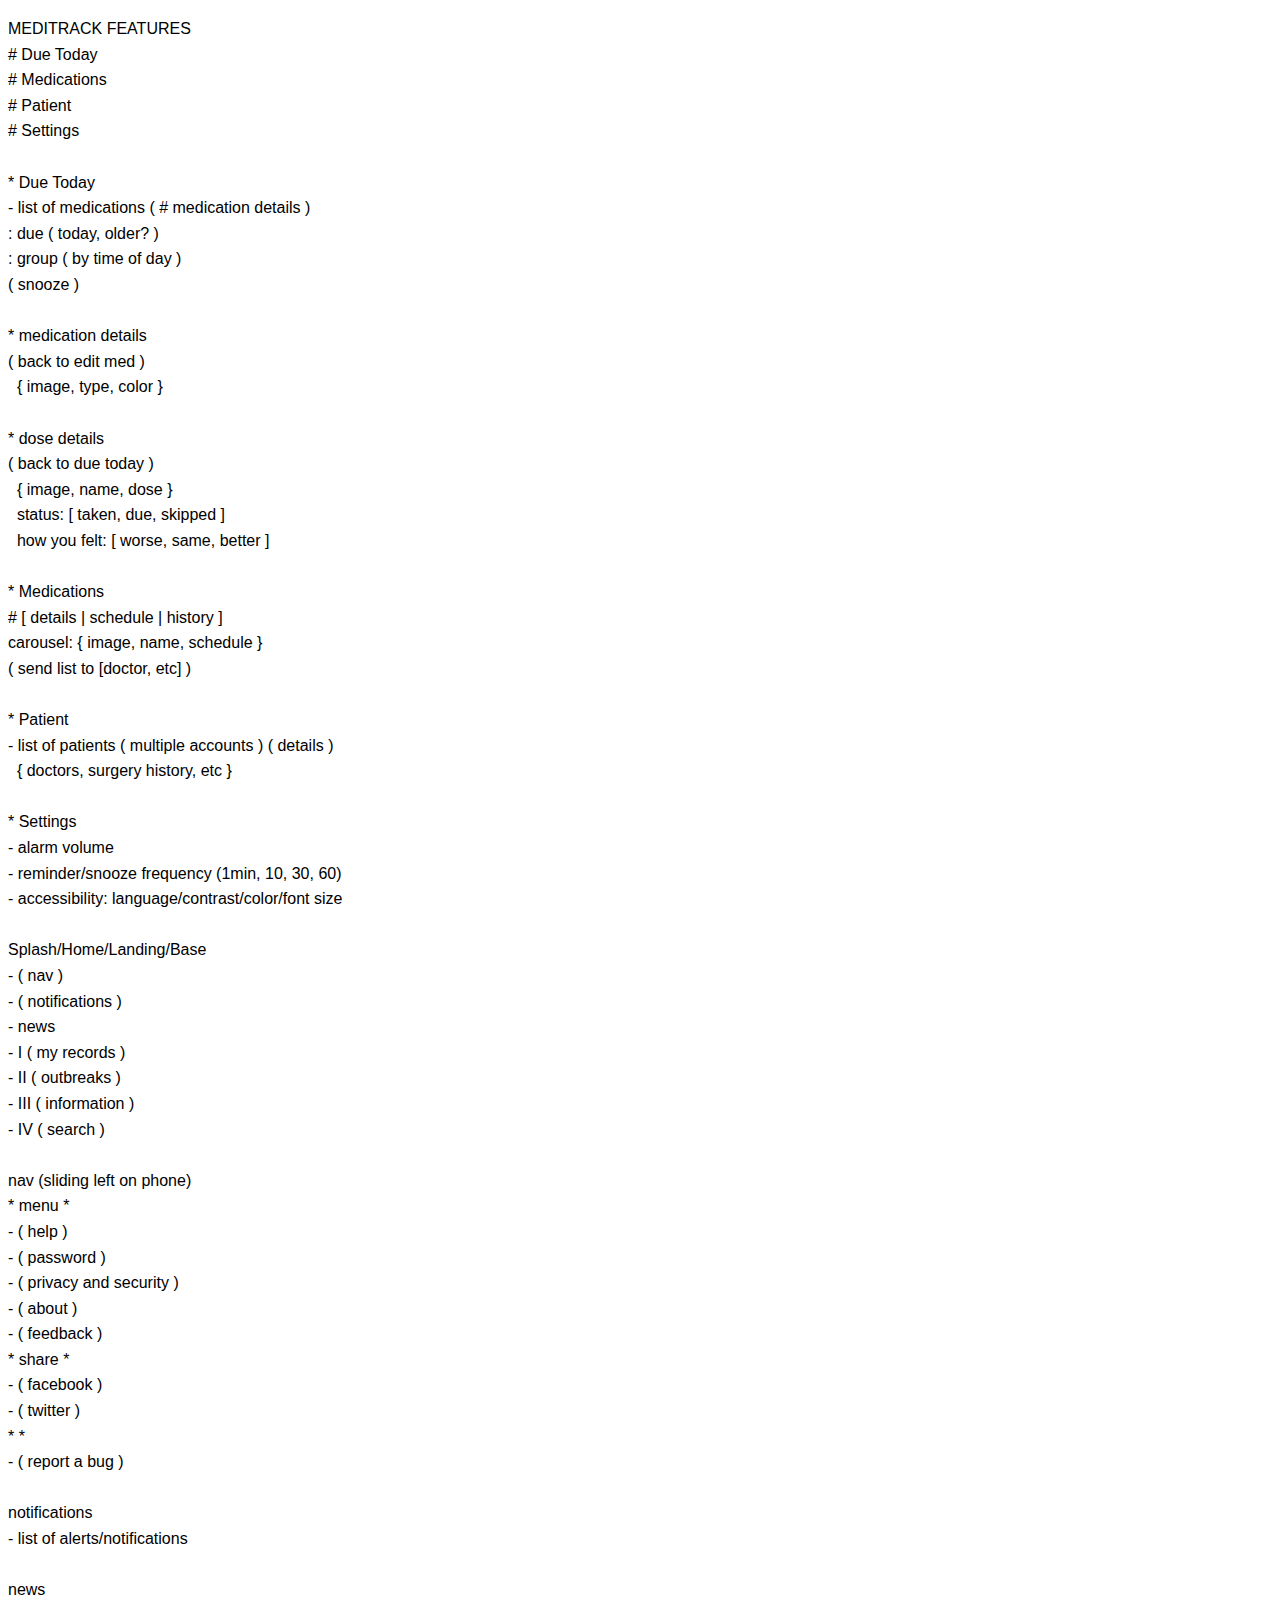
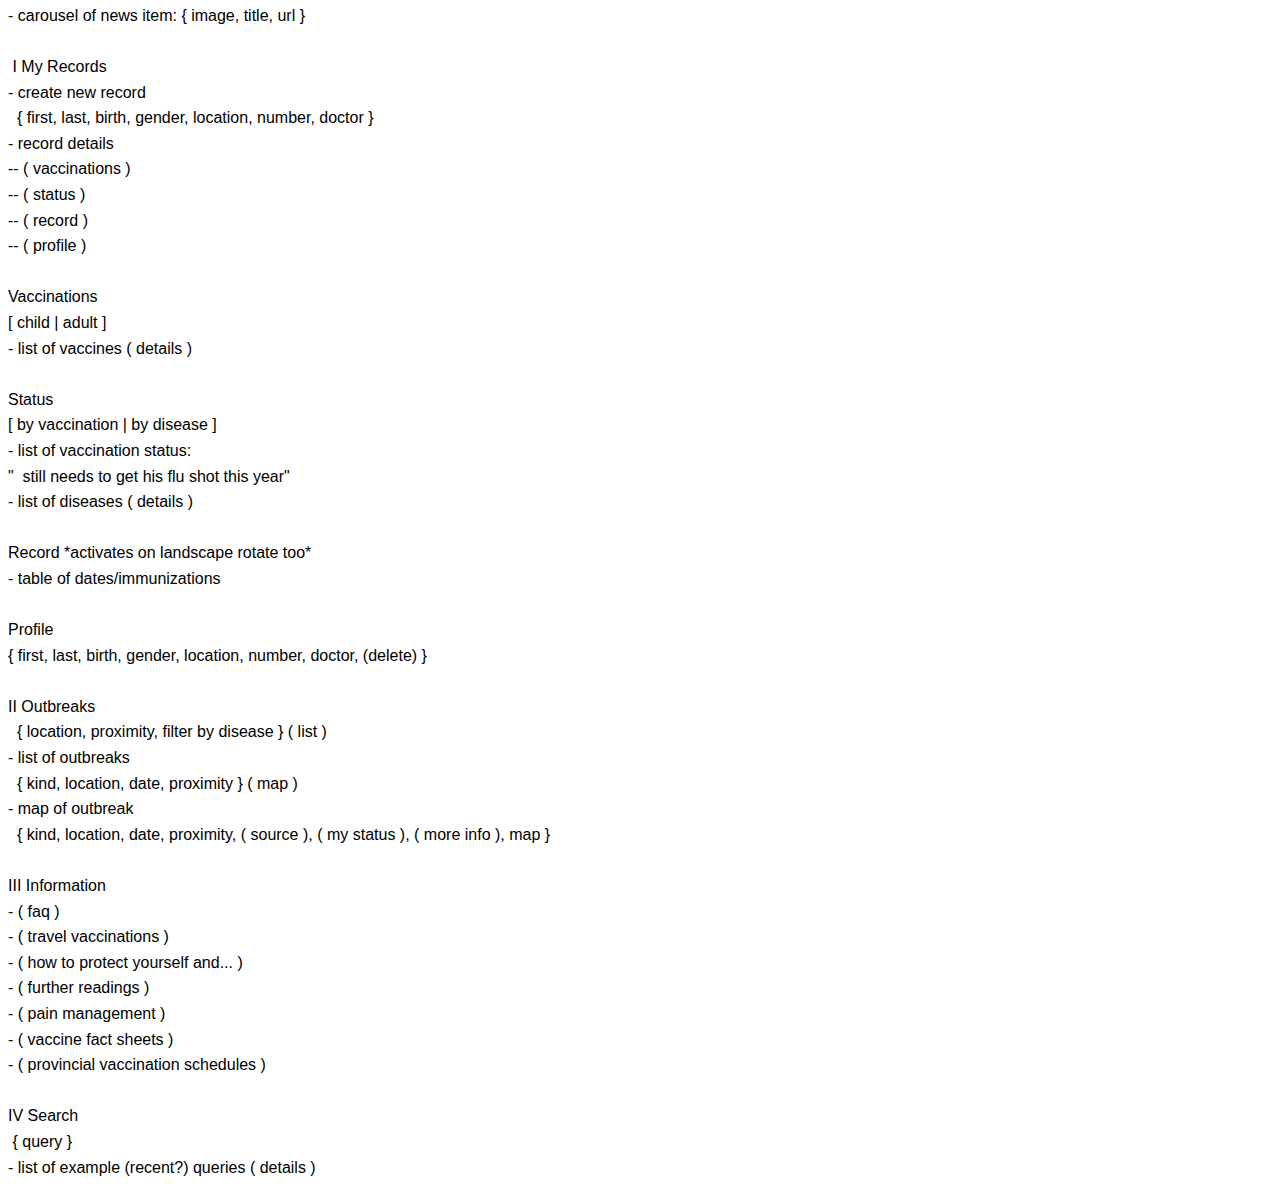
==== specs/MediTrack.html @ 700a9343 "offline saving" ====
<!DOCTYPE html>
<meta charset=UTF-8>
<title> MediTrack Features </title>

<style>
    [contenteditable] { font:100%/1.6 HelveticaNeue-Regular,Segoe UI Semilight,sans-serif }
    [title]:before { content:attr(title)' 'attr(class); text-transform:uppercase;
        font:1rem HelveticaNeue-Thin,Segoe UI Semibold,Roboto Thin,sans-serif}
</style>

<pre contenteditable title="MediTrack Features">

# Due Today
# Medications
# Patient
# Settings

* Due Today
- list of medications ( # medication details )
: due ( today, older? )
: group ( by time of day )
( snooze )

* medication details
( back to edit med )
  { image, type, color }

* dose details
( back to due today )
  { image, name, dose }
  status: [ taken, due, skipped ]
  how you felt: [ worse, same, better ]

* Medications
# [ details | schedule | history ]
carousel: { image, name, schedule }
( send list to [doctor, etc] )

* Patient
- list of patients ( multiple accounts ) ( details )
  { doctors, surgery history, etc }

* Settings
- alarm volume
- reminder/snooze frequency (1min, 10, 30, 60)
- accessibility: language/contrast/color/font size

Splash/Home/Landing/Base
- ( nav )
- ( notifications )
- news
- I ( my records )
- II ( outbreaks )
- III ( information )
- IV ( search )

nav (sliding left on phone)
* menu *
- ( help )
- ( password )
- ( privacy and security )
- ( about )
- ( feedback )
* share *
- ( facebook )
- ( twitter )
* *
- ( report a bug )

notifications
- list of alerts/notifications

news
- carousel of news item: { image, title, url }
  
 I My Records
- create new record
  { first, last, birth, gender, location, number, doctor }
- record details
-- ( vaccinations )
-- ( status )
-- ( record )
-- ( profile )

Vaccinations
[ child | adult ]
- list of vaccines ( details )

Status
[ by vaccination | by disease ]
- list of vaccination status:
" <name> still needs to get his flu shot this year"
- list of diseases ( details )

Record *activates on landscape rotate too*
- table of dates/immunizations

Profile
{ first, last, birth, gender, location, number, doctor, (delete) }

II Outbreaks
  { location, proximity, filter by disease } ( list )
- list of outbreaks
  { kind, location, date, proximity } ( map )
- map of outbreak
  { kind, location, date, proximity, ( source ), ( my status ), ( more info ), map }

III Information
- ( faq )
- ( travel vaccinations )
- ( how to protect yourself and... )
- ( further readings )
- ( pain management )
- ( vaccine fact sheets )
- ( provincial vaccination schedules )

IV Search
 { query }
- list of example (recent?) queries ( details )
</pre>


<script title="On the Shoulders of Giants">

with ( document.querySelector('[contenteditable]') )
    id = title.replace(/\s/,'_').toLowerCase(),
    innerHTML = localStorage[id] || innerHTML,
    oninput = function(){ 
        localStorage[id] = innerText;
        className = 'Draft' }

</script>
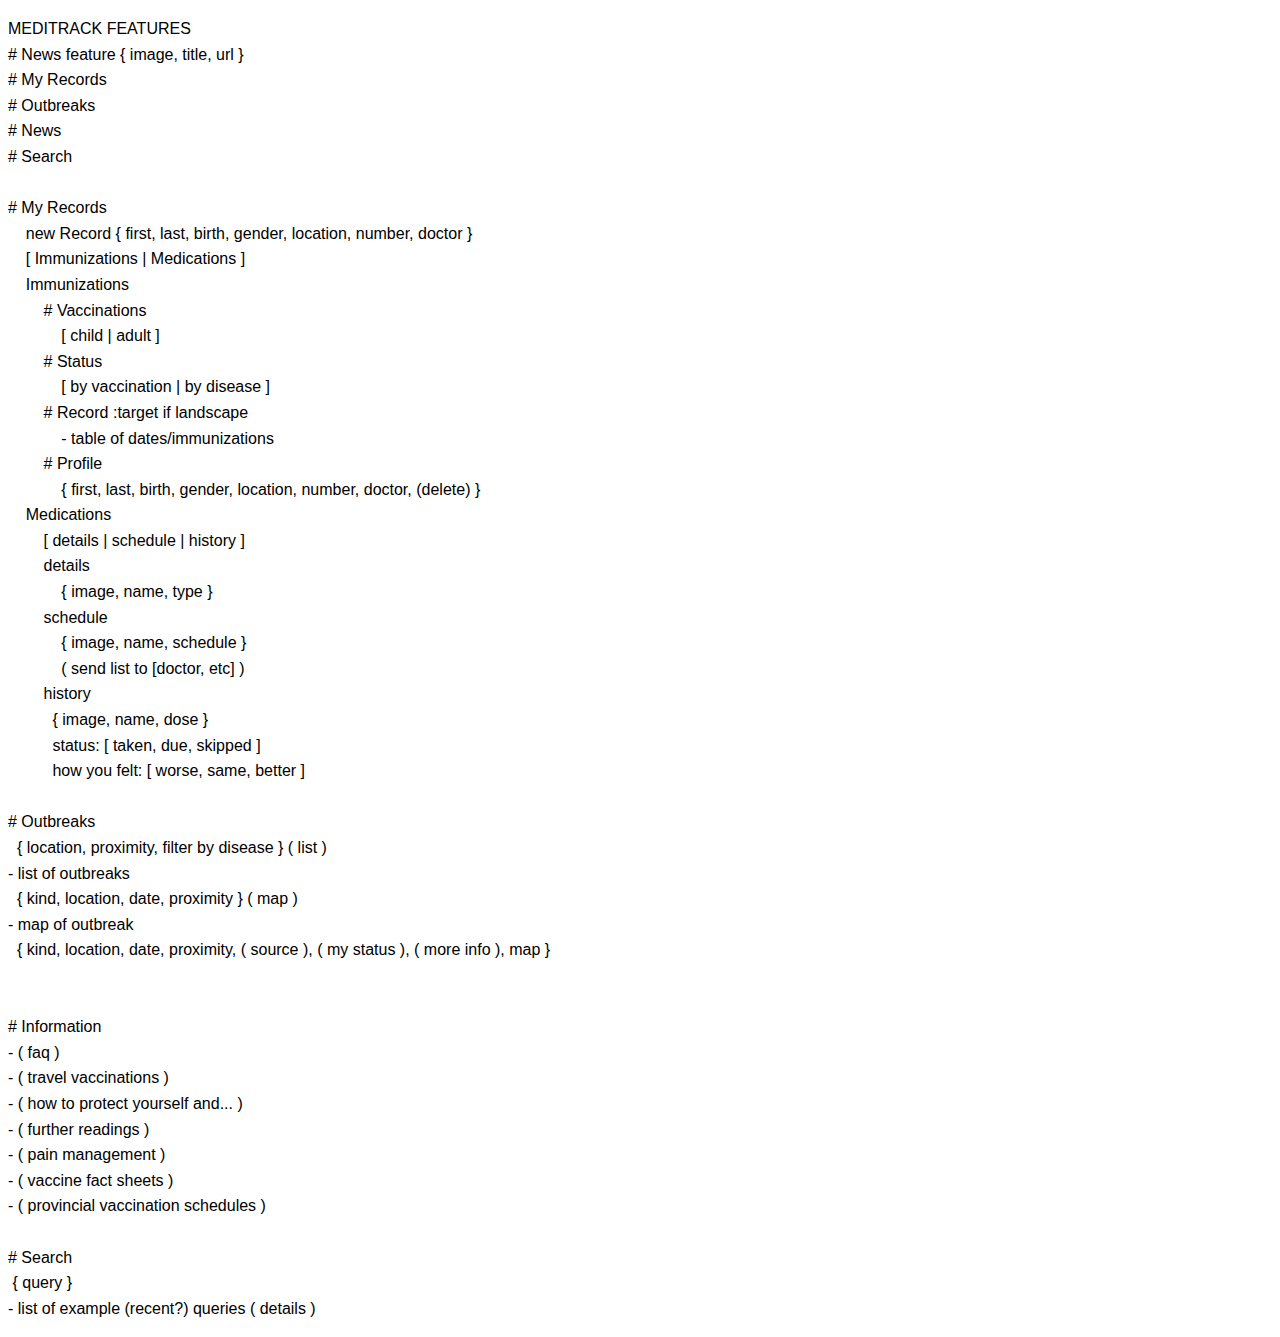
==== commit 5569c31d: "First attempt at merging feature sets from two apps" ====
--- a/specs/MediTrack.html
+++ b/specs/MediTrack.html
@@ -10,102 +10,45 @@
 
 <pre contenteditable title="MediTrack Features">
 
-# Due Today
-# Medications
-# Patient
-# Settings
+# News feature { image, title, url }
+# My Records
+# Outbreaks
+# News
+# Search
 
-* Due Today
-- list of medications ( # medication details )
-: due ( today, older? )
-: group ( by time of day )
-( snooze )
+# My Records
+    new Record { first, last, birth, gender, location, number, doctor }
+    [ Immunizations | Medications ]
+    Immunizations
+        # Vaccinations
+            [ child | adult ]
+        # Status
+            [ by vaccination | by disease ]
+        # Record :target if landscape
+            - table of dates/immunizations
+        # Profile 
+            { first, last, birth, gender, location, number, doctor, (delete) }
+    Medications
+        [ details | schedule | history ]
+        details
+            { image, name, type }
+        schedule
+            { image, name, schedule }
+            ( send list to [doctor, etc] )
+        history
+          { image, name, dose }
+          status: [ taken, due, skipped ]
+          how you felt: [ worse, same, better ]
 
-* medication details
-( back to edit med )
-  { image, type, color }
-
-* dose details
-( back to due today )
-  { image, name, dose }
-  status: [ taken, due, skipped ]
-  how you felt: [ worse, same, better ]
-
-* Medications
-# [ details | schedule | history ]
-carousel: { image, name, schedule }
-( send list to [doctor, etc] )
-
-* Patient
-- list of patients ( multiple accounts ) ( details )
-  { doctors, surgery history, etc }
-
-* Settings
-- alarm volume
-- reminder/snooze frequency (1min, 10, 30, 60)
-- accessibility: language/contrast/color/font size
-
-Splash/Home/Landing/Base
-- ( nav )
-- ( notifications )
-- news
-- I ( my records )
-- II ( outbreaks )
-- III ( information )
-- IV ( search )
-
-nav (sliding left on phone)
-* menu *
-- ( help )
-- ( password )
-- ( privacy and security )
-- ( about )
-- ( feedback )
-* share *
-- ( facebook )
-- ( twitter )
-* *
-- ( report a bug )
-
-notifications
-- list of alerts/notifications
-
-news
-- carousel of news item: { image, title, url }
-  
- I My Records
-- create new record
-  { first, last, birth, gender, location, number, doctor }
-- record details
--- ( vaccinations )
--- ( status )
--- ( record )
--- ( profile )
-
-Vaccinations
-[ child | adult ]
-- list of vaccines ( details )
-
-Status
-[ by vaccination | by disease ]
-- list of vaccination status:
-" <name> still needs to get his flu shot this year"
-- list of diseases ( details )
-
-Record *activates on landscape rotate too*
-- table of dates/immunizations
-
-Profile
-{ first, last, birth, gender, location, number, doctor, (delete) }
-
-II Outbreaks
+# Outbreaks
   { location, proximity, filter by disease } ( list )
 - list of outbreaks
   { kind, location, date, proximity } ( map )
 - map of outbreak
   { kind, location, date, proximity, ( source ), ( my status ), ( more info ), map }
 
-III Information
+
+# Information
 - ( faq )
 - ( travel vaccinations )
 - ( how to protect yourself and... )
@@ -114,7 +57,7 @@
 - ( vaccine fact sheets )
 - ( provincial vaccination schedules )
 
-IV Search
+# Search
  { query }
 - list of example (recent?) queries ( details )
 </pre>
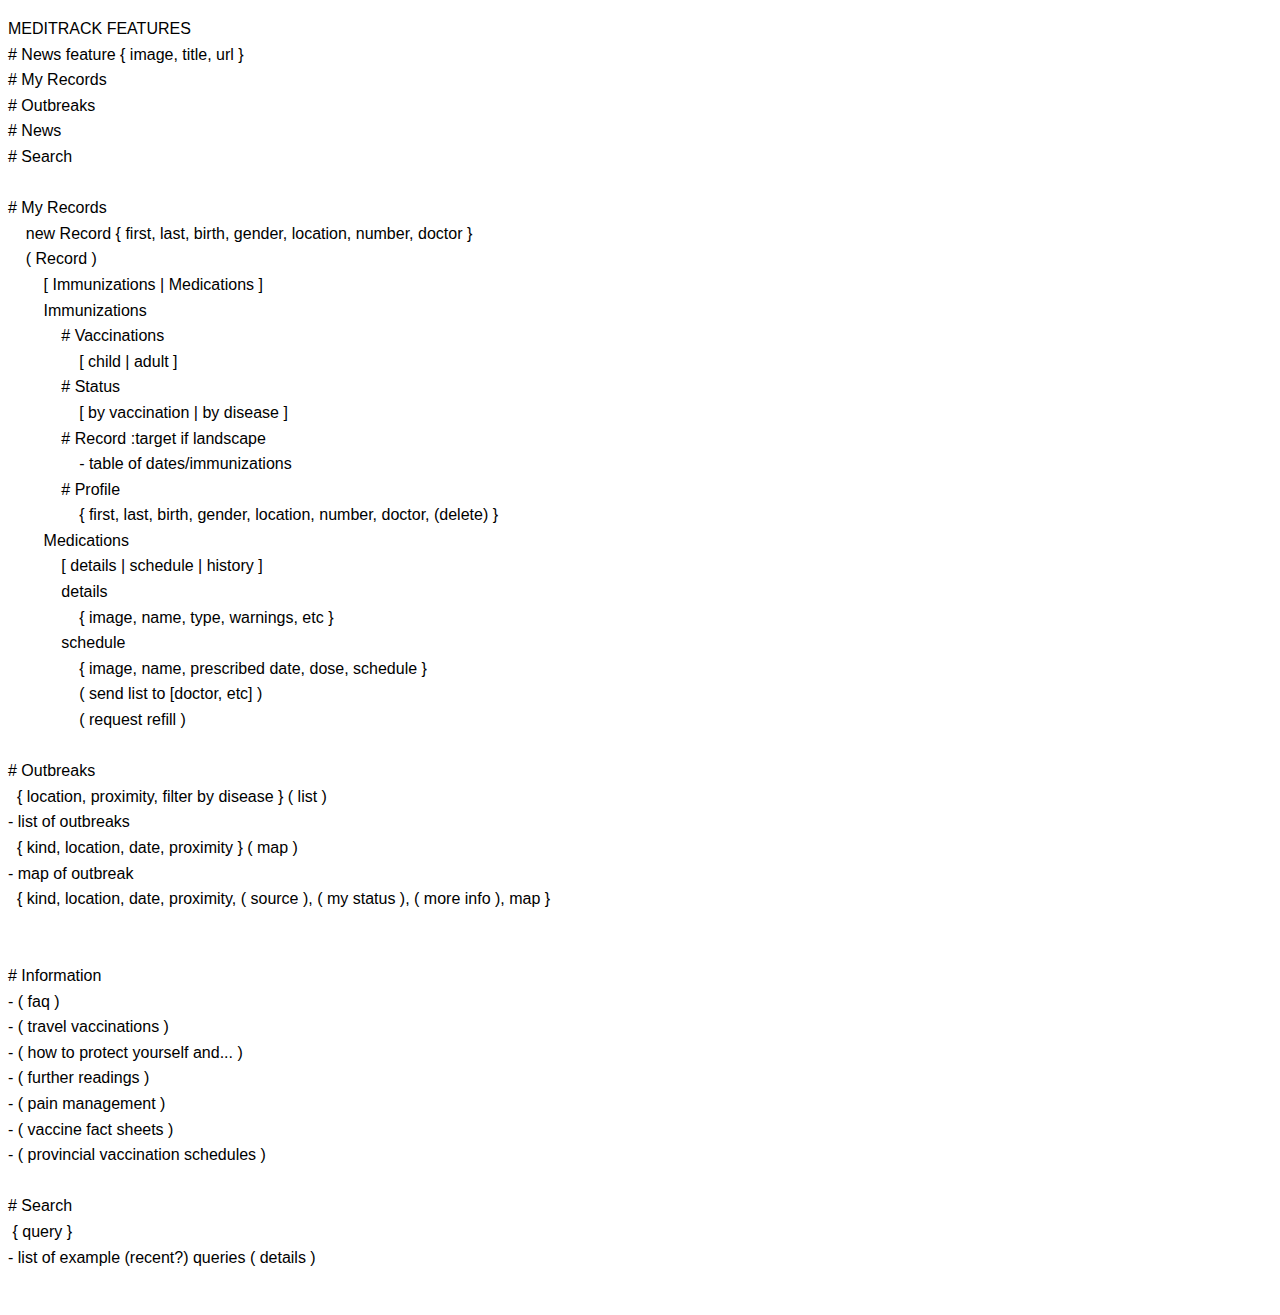
==== commit 708baceb: "discard draft" ====
--- a/specs/MediTrack.html
+++ b/specs/MediTrack.html
@@ -6,6 +6,7 @@
     [contenteditable] { font:100%/1.6 HelveticaNeue-Regular,Segoe UI Semilight,sans-serif }
     [title]:before { content:attr(title)' 'attr(class); text-transform:uppercase;
         font:1rem HelveticaNeue-Thin,Segoe UI Semibold,Roboto Thin,sans-serif}
+    [contenteditable]:not(.draft) ~ #discard { opacity:0; z-index:-1 }
 </style>
 
 <pre contenteditable title="MediTrack Features">
@@ -18,27 +19,25 @@
 
 # My Records
     new Record { first, last, birth, gender, location, number, doctor }
-    [ Immunizations | Medications ]
-    Immunizations
-        # Vaccinations
-            [ child | adult ]
-        # Status
-            [ by vaccination | by disease ]
-        # Record :target if landscape
-            - table of dates/immunizations
-        # Profile 
-            { first, last, birth, gender, location, number, doctor, (delete) }
-    Medications
-        [ details | schedule | history ]
-        details
-            { image, name, type }
-        schedule
-            { image, name, schedule }
-            ( send list to [doctor, etc] )
-        history
-          { image, name, dose }
-          status: [ taken, due, skipped ]
-          how you felt: [ worse, same, better ]
+    ( Record )
+        [ Immunizations | Medications ]
+        Immunizations
+            # Vaccinations
+                [ child | adult ]
+            # Status
+                [ by vaccination | by disease ]
+            # Record :target if landscape
+                - table of dates/immunizations
+            # Profile 
+                { first, last, birth, gender, location, number, doctor, (delete) }
+        Medications
+            [ details | schedule | history ]
+            details
+                { image, name, type, warnings, etc }
+            schedule
+                { image, name, prescribed date, dose, schedule }
+                ( send list to [doctor, etc] )
+                ( request refill )
 
 # Outbreaks
   { location, proximity, filter by disease } ( list )
@@ -62,15 +61,24 @@
 - list of example (recent?) queries ( details )
 </pre>
 
+<button id="discard"> Discard Draft </button>
 
-<script title="On the Shoulders of Giants">
+<script>(function(){
+    var content = document.querySelector('[contenteditable]');
+    // create/retrieve/update draft
+    with ( content )
+        localStorage[id] && (className = 'draft'),
+        innerHTML = localStorage[id] || innerHTML,
+        oninput = function(){ 
+            localStorage[id] = innerText;
+            className = 'draft' }
+    // delete draft
+    var discard = document.querySelector('#discard');
+    discard.onclick = function(){
+        localStorage.clear();
+        content.className = '';
+        location.reload() };
+        
+})()</script>
 
-with ( document.querySelector('[contenteditable]') )
-    id = title.replace(/\s/,'_').toLowerCase(),
-    innerHTML = localStorage[id] || innerHTML,
-    oninput = function(){ 
-        localStorage[id] = innerText;
-        className = 'Draft' }
 
-</script>
-
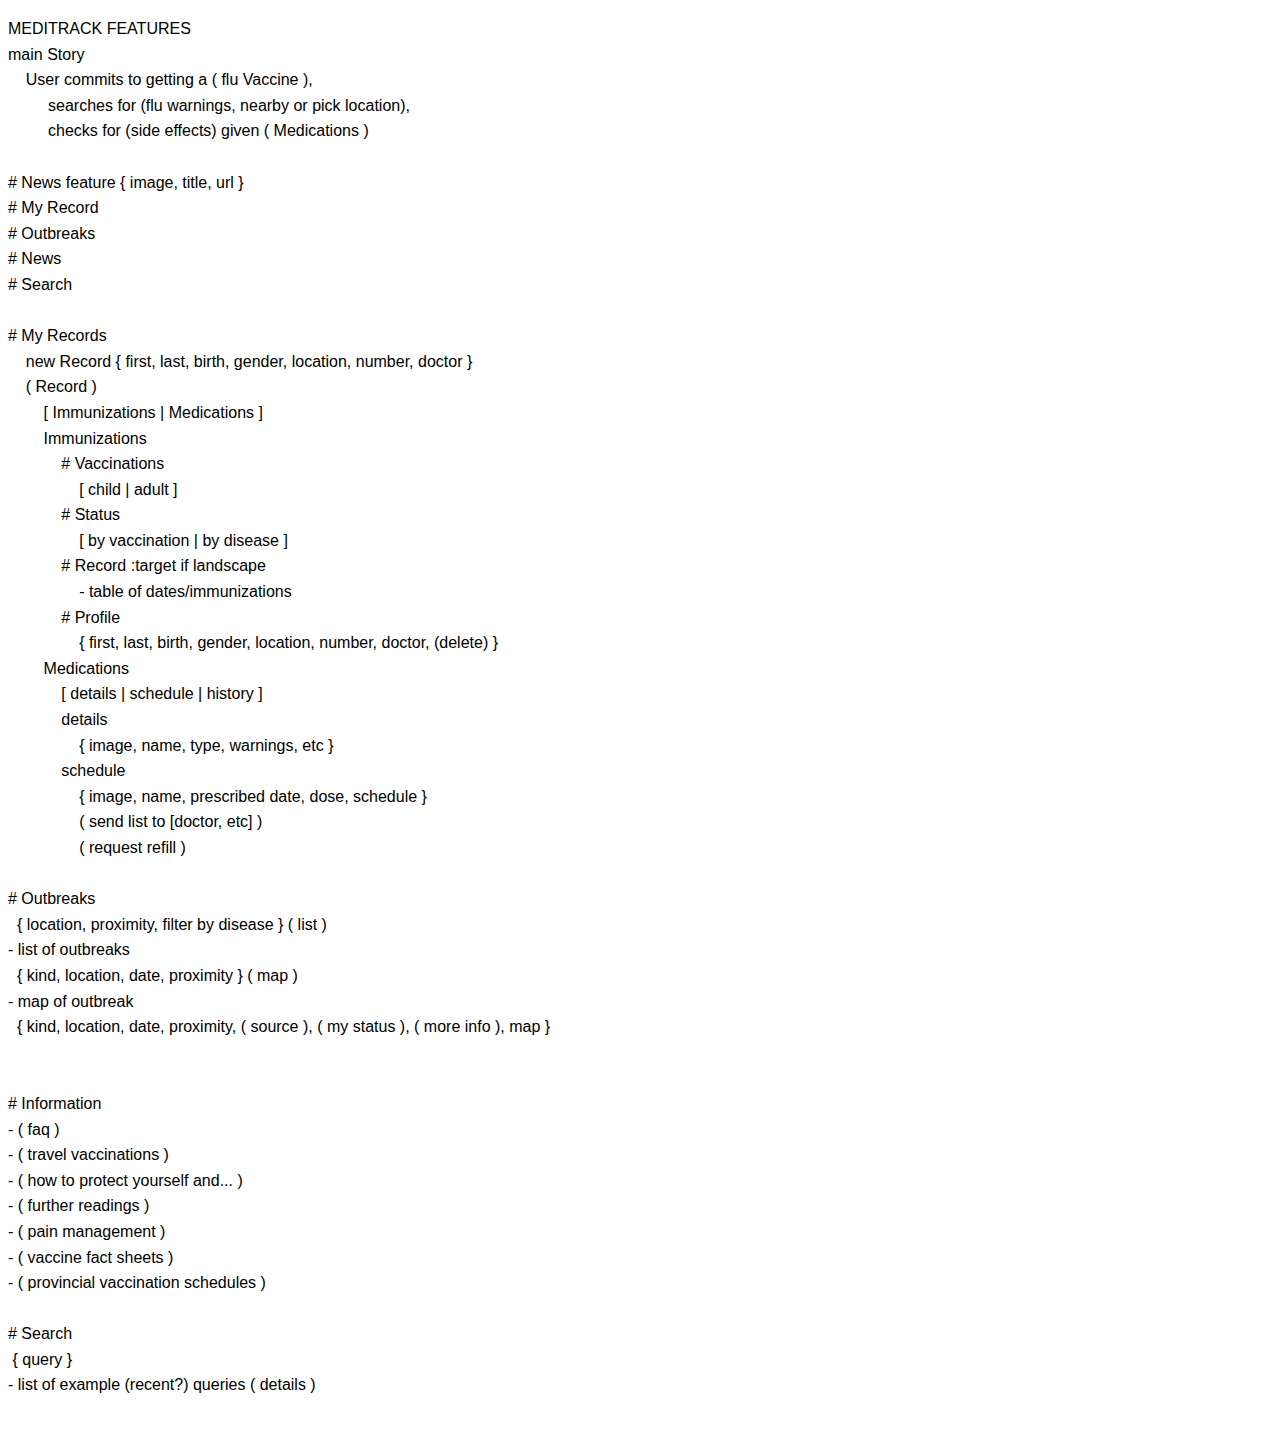
==== commit 90d9a09e: "add story script" ====
--- a/specs/MediTrack.html
+++ b/specs/MediTrack.html
@@ -11,8 +11,13 @@
 
 <pre contenteditable title="MediTrack Features">
 
+main Story
+    User commits to getting a ( flu Vaccine ),
+         searches for (flu warnings, nearby or pick location),
+         checks for (side effects) given ( Medications )
+
 # News feature { image, title, url }
-# My Records
+# My Record
 # Outbreaks
 # News
 # Search
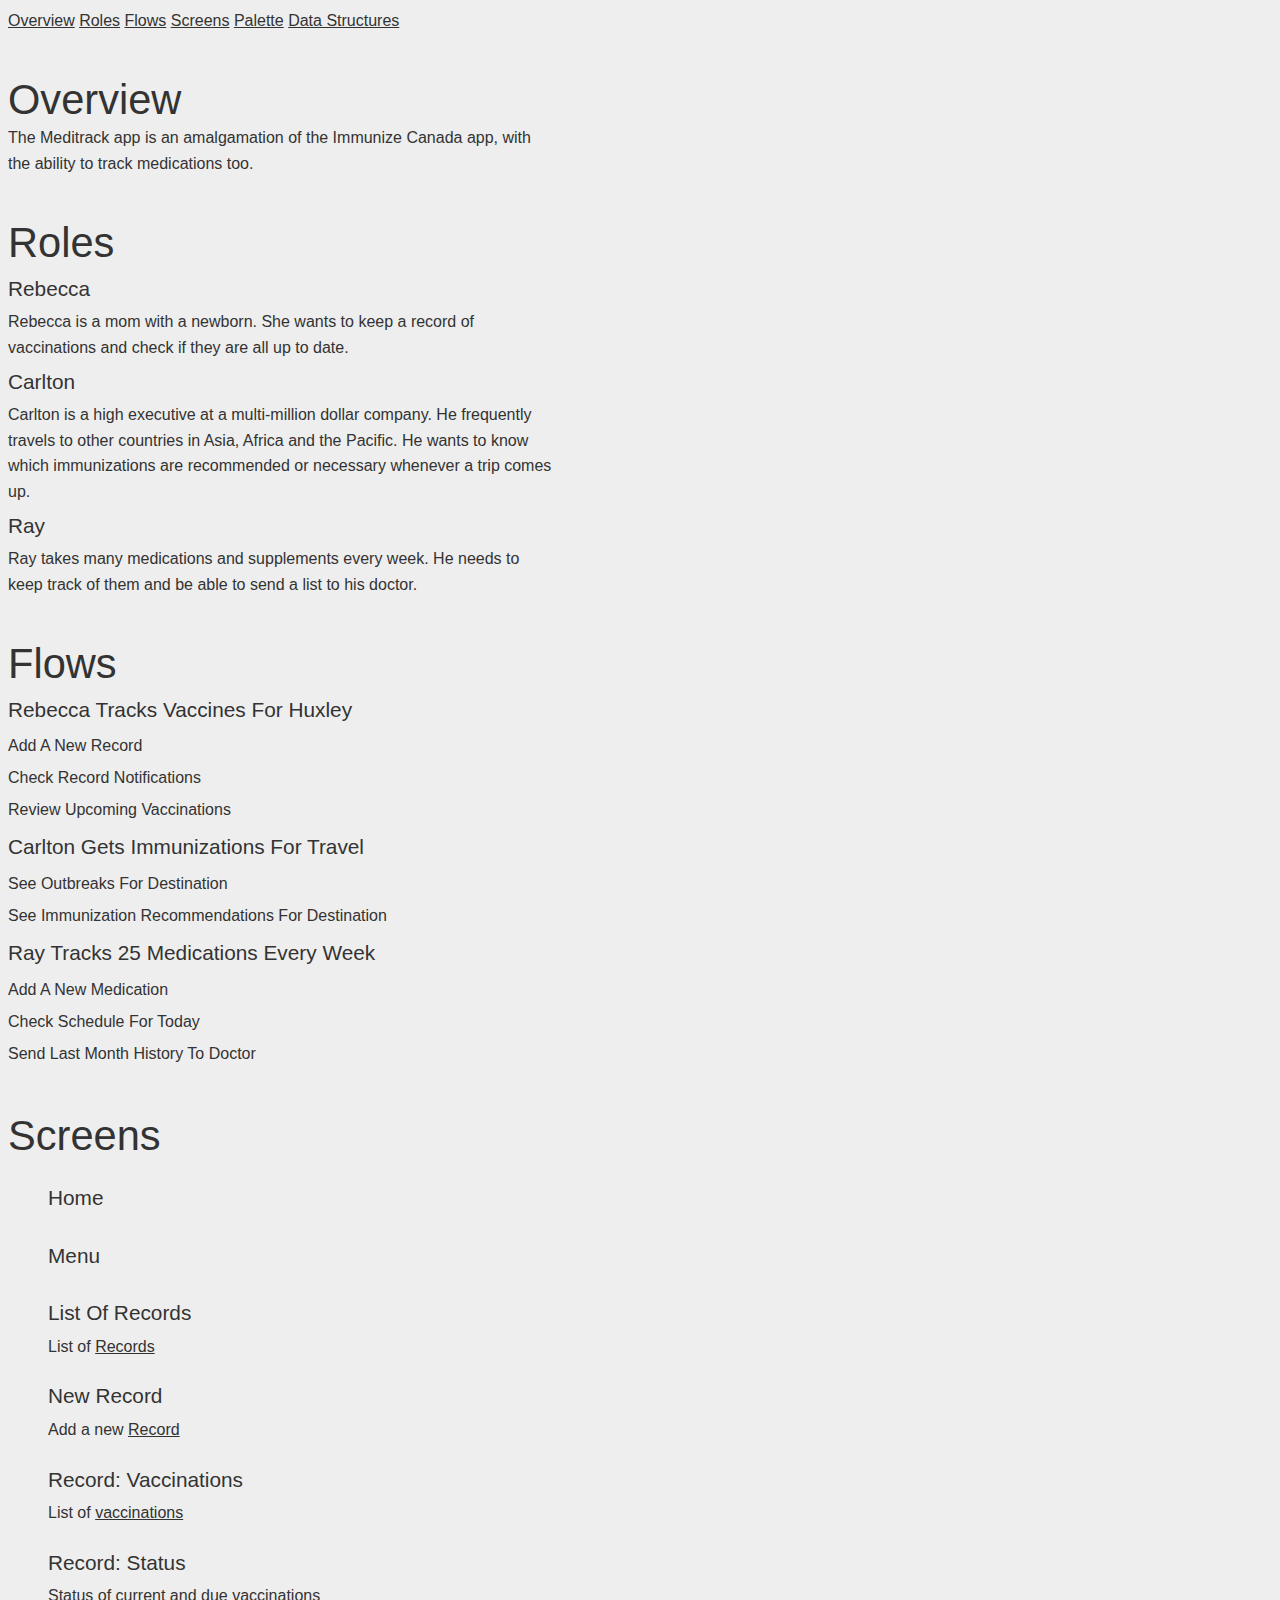
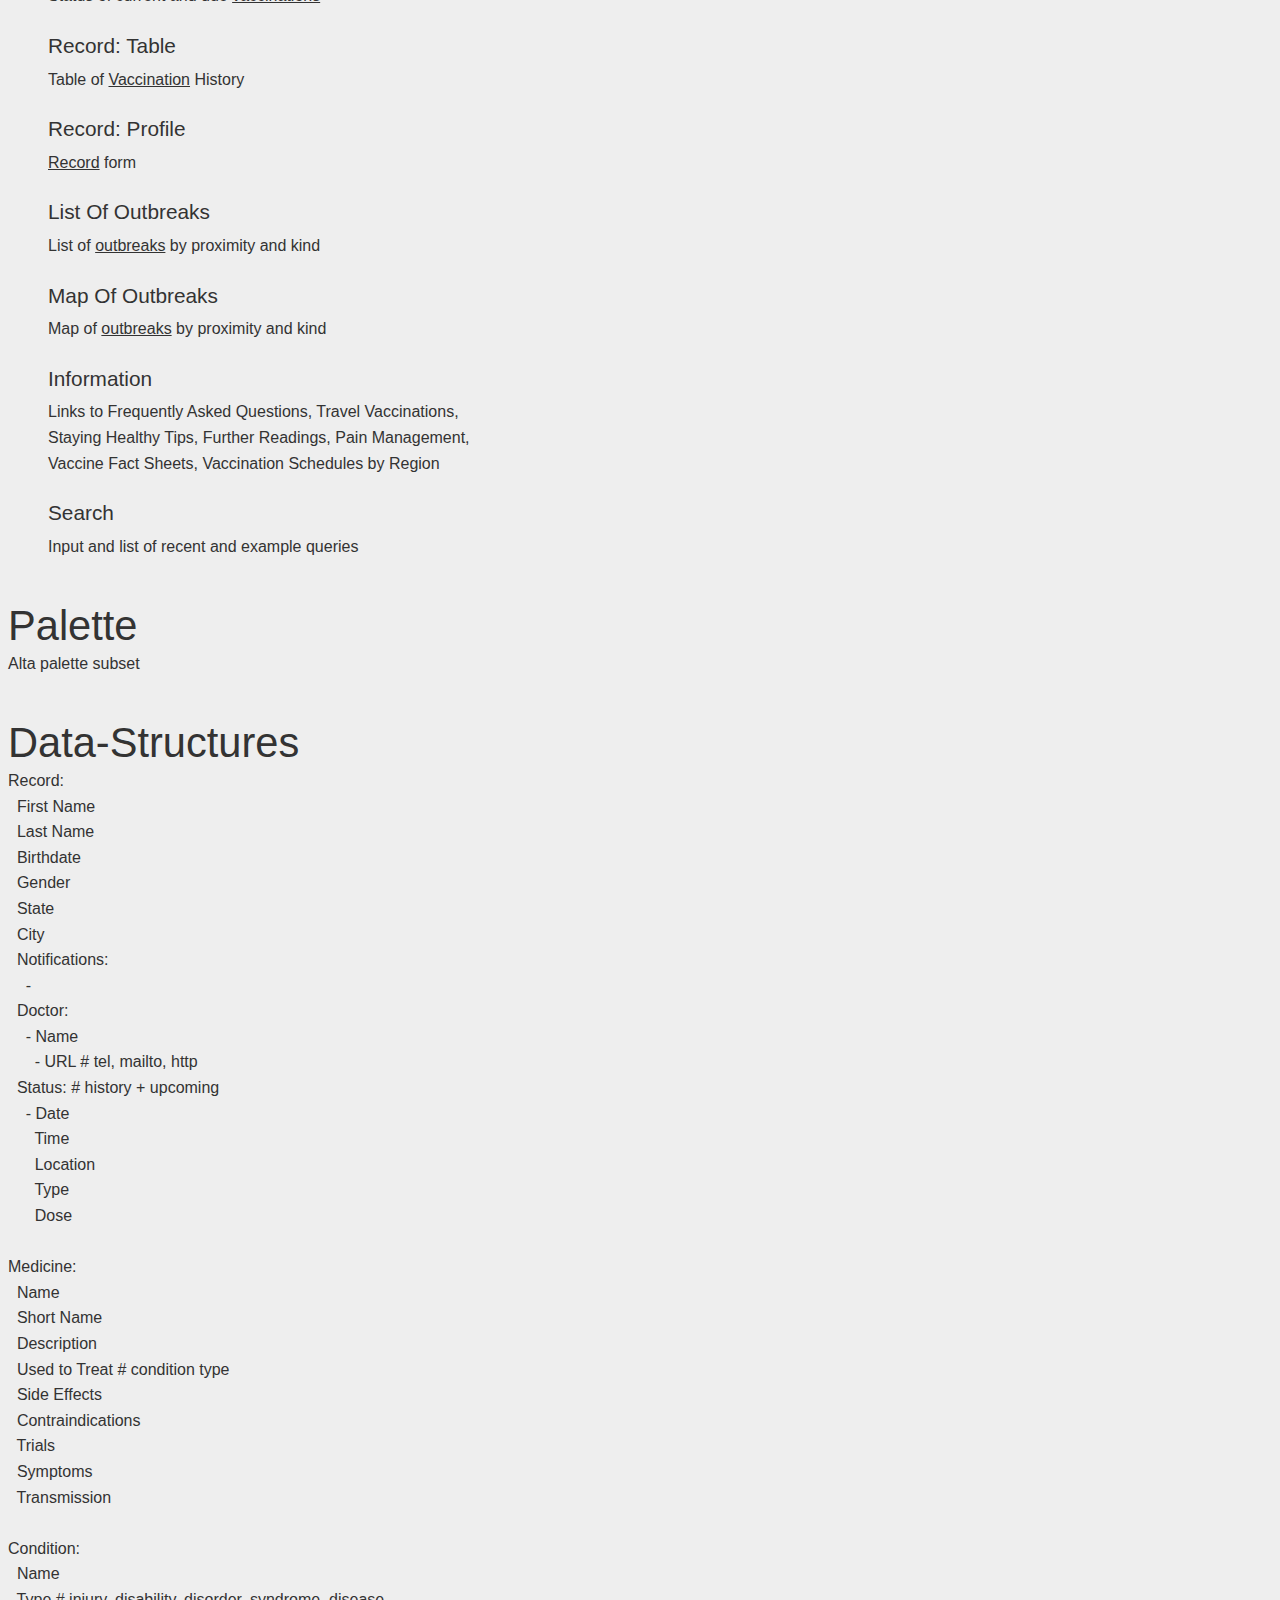
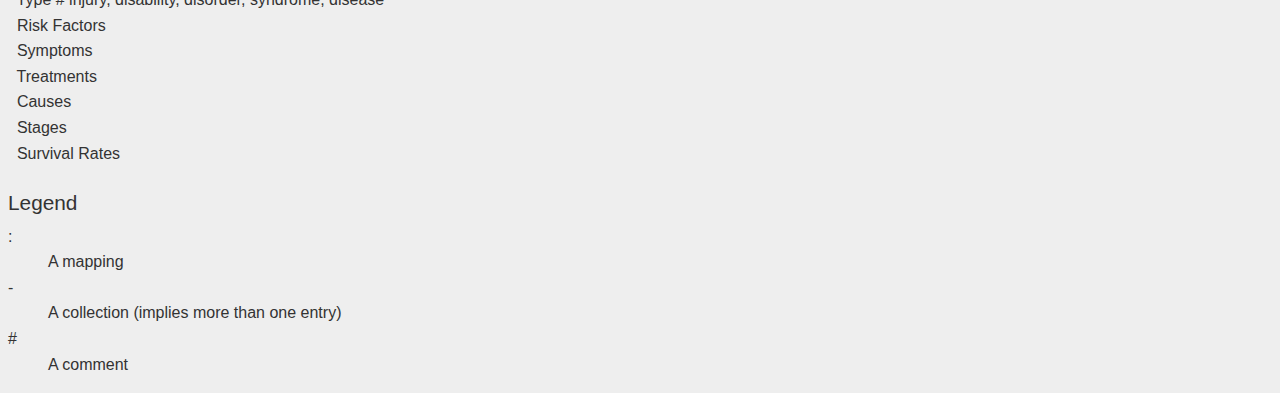
==== commit 2b10329e: "MediTrack spec outline" ====
--- a/specs/MediTrack.html
+++ b/specs/MediTrack.html
@@ -1,89 +1,160 @@
 <!DOCTYPE html>
-<meta charset=UTF-8>
-<title> MediTrack Features </title>
+<meta charset=utf-8>
+<title> MediTrack Specification </title>
+<link rel=stylesheet href=screen.css>
 
-<style>
-    [contenteditable] { font:100%/1.6 HelveticaNeue-Regular,Segoe UI Semilight,sans-serif }
-    [title]:before { content:attr(title)' 'attr(class); text-transform:uppercase;
-        font:1rem HelveticaNeue-Thin,Segoe UI Semibold,Roboto Thin,sans-serif}
-    [contenteditable]:not(.draft) ~ #discard { opacity:0; z-index:-1 }
-</style>
+<nav>
+  <a href=#overview>Overview</a>
+  <a href=#roles>Roles</a>
+  <a href=#flows>Flows</a>
+  <a href=#screens>Screens</a>
+  <a href=#palette>Palette</a>
+  <a href=#data-structures>Data Structures</a>
+</nav>
 
-<pre contenteditable title="MediTrack Features">
+<section id=overview>
+The Meditrack app is an amalgamation of the Immunize Canada app, with the ability to track medications too.
+</section>
 
-main Story
-    User commits to getting a ( flu Vaccine ),
-         searches for (flu warnings, nearby or pick location),
-         checks for (side effects) given ( Medications )
+<section id=roles>
+  <article title="Rebecca">
+    Rebecca is a mom with a newborn. She wants to keep a record of vaccinations and check if they are all up to date.
+  </article>
+  <article title="Carlton">
+    Carlton is a high executive at a multi-million dollar company. He frequently travels to other countries in Asia, Africa and the Pacific. He wants to know which immunizations are recommended or necessary whenever a trip comes up.
+  </article>
+  <article title="Ray">
+    Ray takes many medications and supplements every week. He needs to keep track of them and be able to send a list to his doctor.
+  </article>
+</section>
 
-# News feature { image, title, url }
-# My Record
-# Outbreaks
-# News
-# Search
+<section id=flows>
+  <article title="Rebecca tracks vaccines for Huxley">
+    <section title="Add a new Record"></section>
+    <section title="Check Record Notifications"></section>
+    <section title="Review Upcoming Vaccinations"></section>
+  </article>
+  
+  <article title="Carlton gets immunizations for travel">
+    <section title="See outbreaks for destination"></section>
+    <section title="See immunization recommendations for destination"></section>
+  </article>
+  
+  <article title="Ray tracks 25 medications every week">
+    <section title="Add a new Medication"></section>
+    <section title="Check Schedule for Today"></section>
+    <section title="Send Last Month History to Doctor"></section>
+  </article>
+</section>
 
-# My Records
-    new Record { first, last, birth, gender, location, number, doctor }
-    ( Record )
-        [ Immunizations | Medications ]
-        Immunizations
-            # Vaccinations
-                [ child | adult ]
-            # Status
-                [ by vaccination | by disease ]
-            # Record :target if landscape
-                - table of dates/immunizations
-            # Profile 
-                { first, last, birth, gender, location, number, doctor, (delete) }
-        Medications
-            [ details | schedule | history ]
-            details
-                { image, name, type, warnings, etc }
-            schedule
-                { image, name, prescribed date, dose, schedule }
-                ( send list to [doctor, etc] )
-                ( request refill )
+<section id=screens>
+  <figure title=home></figure>
+  <figure title=menu></figure>
+  
+  <figure title="List of Records">
+    <figcaption>
+      List of <a href=#vaccinations>Records</a>
+    </figcaption>
+  </figure>
+  <figure title="New Record">
+    <figcaption>
+      Add a new <a href=#vaccinations>Record</a>
+    </figcaption>
+  </figure>
+  <figure title="Record: Vaccinations">
+    <figcaption>
+      List of <a href=#vaccinations>vaccinations</a>
+    </figcaption>
+  </figure>
+  <figure title="Record: Status">
+    <figcaption>
+      Status of current and due <a href=#vaccinations>vaccinations</a>
+    </figcaption>
+  </figure>
+  <figure title="Record: Table">
+    <figcaption>
+      Table of <a href=#vaccinations>Vaccination</a> History
+    </figcaption>
+  </figure>
+  <figure title="Record: Profile">
+    <figcaption>
+      <a href=#vaccinations>Record</a> form
+    </figcaption>
+  </figure>
+  
+  <figure title="List of Outbreaks">
+    <figcaption>
+      List of <a href=#outbreaks>outbreaks</a> by proximity and kind
+    </figcaption>
+  </figure>
+  
+  <figure title="Map of Outbreaks">
+    <figcaption>
+      Map of <a href=#outbreaks>outbreaks</a> by proximity and kind
+    </figcaption>
+  </figure>
+    
+  <figure title=information>
+    <figcaption>Links to Frequently Asked Questions,
+      Travel Vaccinations, Staying Healthy Tips, Further Readings,
+      Pain Management, Vaccine Fact Sheets, Vaccination Schedules by Region</figcaption>
+  </figure>
+    
+  <figure title=search>
+    <figcaption>
+        Input and list of recent and example queries
+    </figcaption>
+  </figure>
+</section>
 
-# Outbreaks
-  { location, proximity, filter by disease } ( list )
-- list of outbreaks
-  { kind, location, date, proximity } ( map )
-- map of outbreak
-  { kind, location, date, proximity, ( source ), ( my status ), ( more info ), map }
+<section id=palette>
+  Alta palette subset
+</section>
 
+<pre id=data-structures>
+Record:
+  First Name
+  Last Name
+  Birthdate
+  Gender
+  State
+  City
+  Notifications:
+    - 
+  Doctor:
+    - Name
+      - URL # tel, mailto, http
+  Status: # history + upcoming
+    - Date
+      Time
+      Location
+      Type
+      Dose
+      
+Medicine:
+  Name
+  Short Name
+  Description
+  Used to Treat # condition type
+  Side Effects
+  Contraindications
+  Trials
+  Symptoms
+  Transmission
+  
+Condition:
+  Name
+  Type # injury, disability, disorder, syndrome, disease
+  Risk Factors
+  Symptoms
+  Treatments
+  Causes
+  Stages
+  Survival Rates
+</pre>
+<dl title="Legend">
+  <dt>: </dt><dd> A mapping
+  <dt>- </dt><dd> A collection (implies more than one entry)
+  <dt># </dt><dd> A comment
+</dl>
 
-# Information
-- ( faq )
-- ( travel vaccinations )
-- ( how to protect yourself and... )
-- ( further readings )
-- ( pain management )
-- ( vaccine fact sheets )
-- ( provincial vaccination schedules )
-
-# Search
- { query }
-- list of example (recent?) queries ( details )
-</pre>
-
-<button id="discard"> Discard Draft </button>
-
-<script>(function(){
-    var content = document.querySelector('[contenteditable]');
-    // create/retrieve/update draft
-    with ( content )
-        localStorage[id] && (className = 'draft'),
-        innerHTML = localStorage[id] || innerHTML,
-        oninput = function(){ 
-            localStorage[id] = innerText;
-            className = 'draft' }
-    // delete draft
-    var discard = document.querySelector('#discard');
-    discard.onclick = function(){
-        localStorage.clear();
-        content.className = '';
-        location.reload() };
-        
-})()</script>
-
-
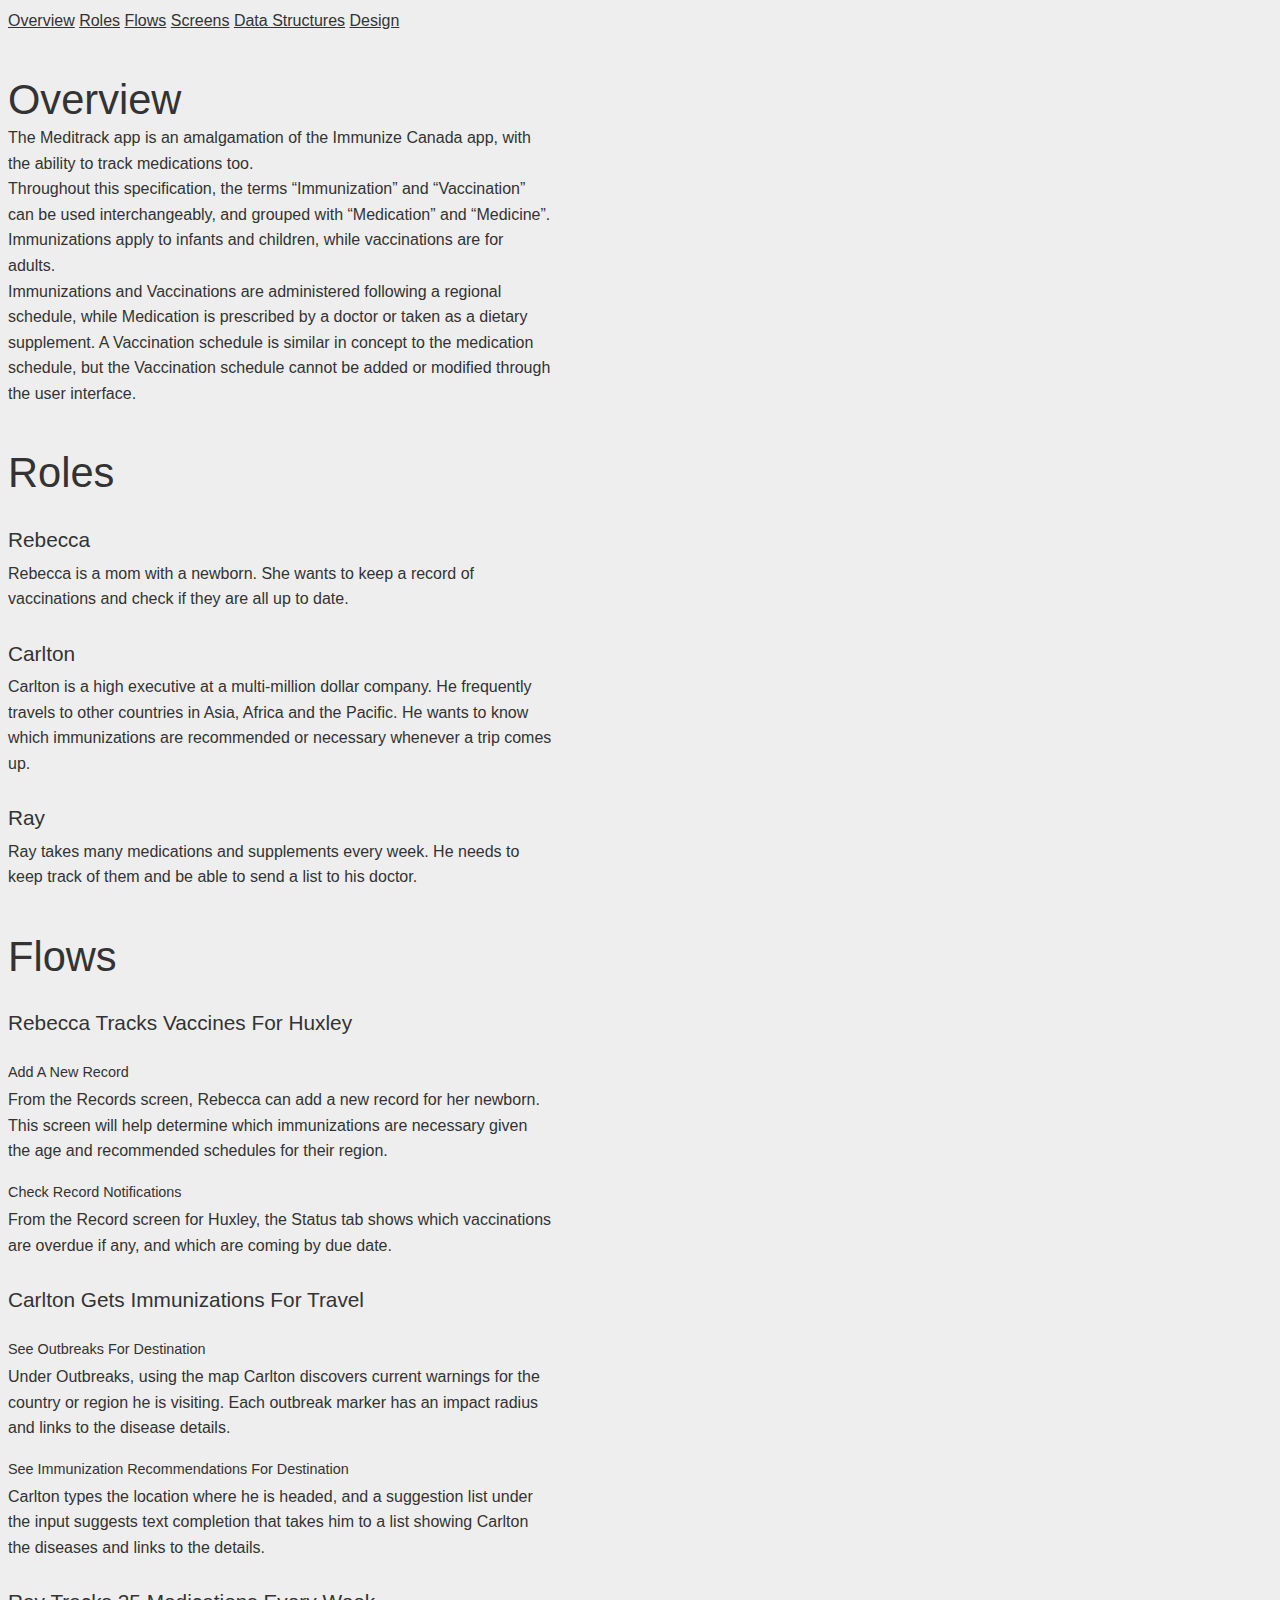
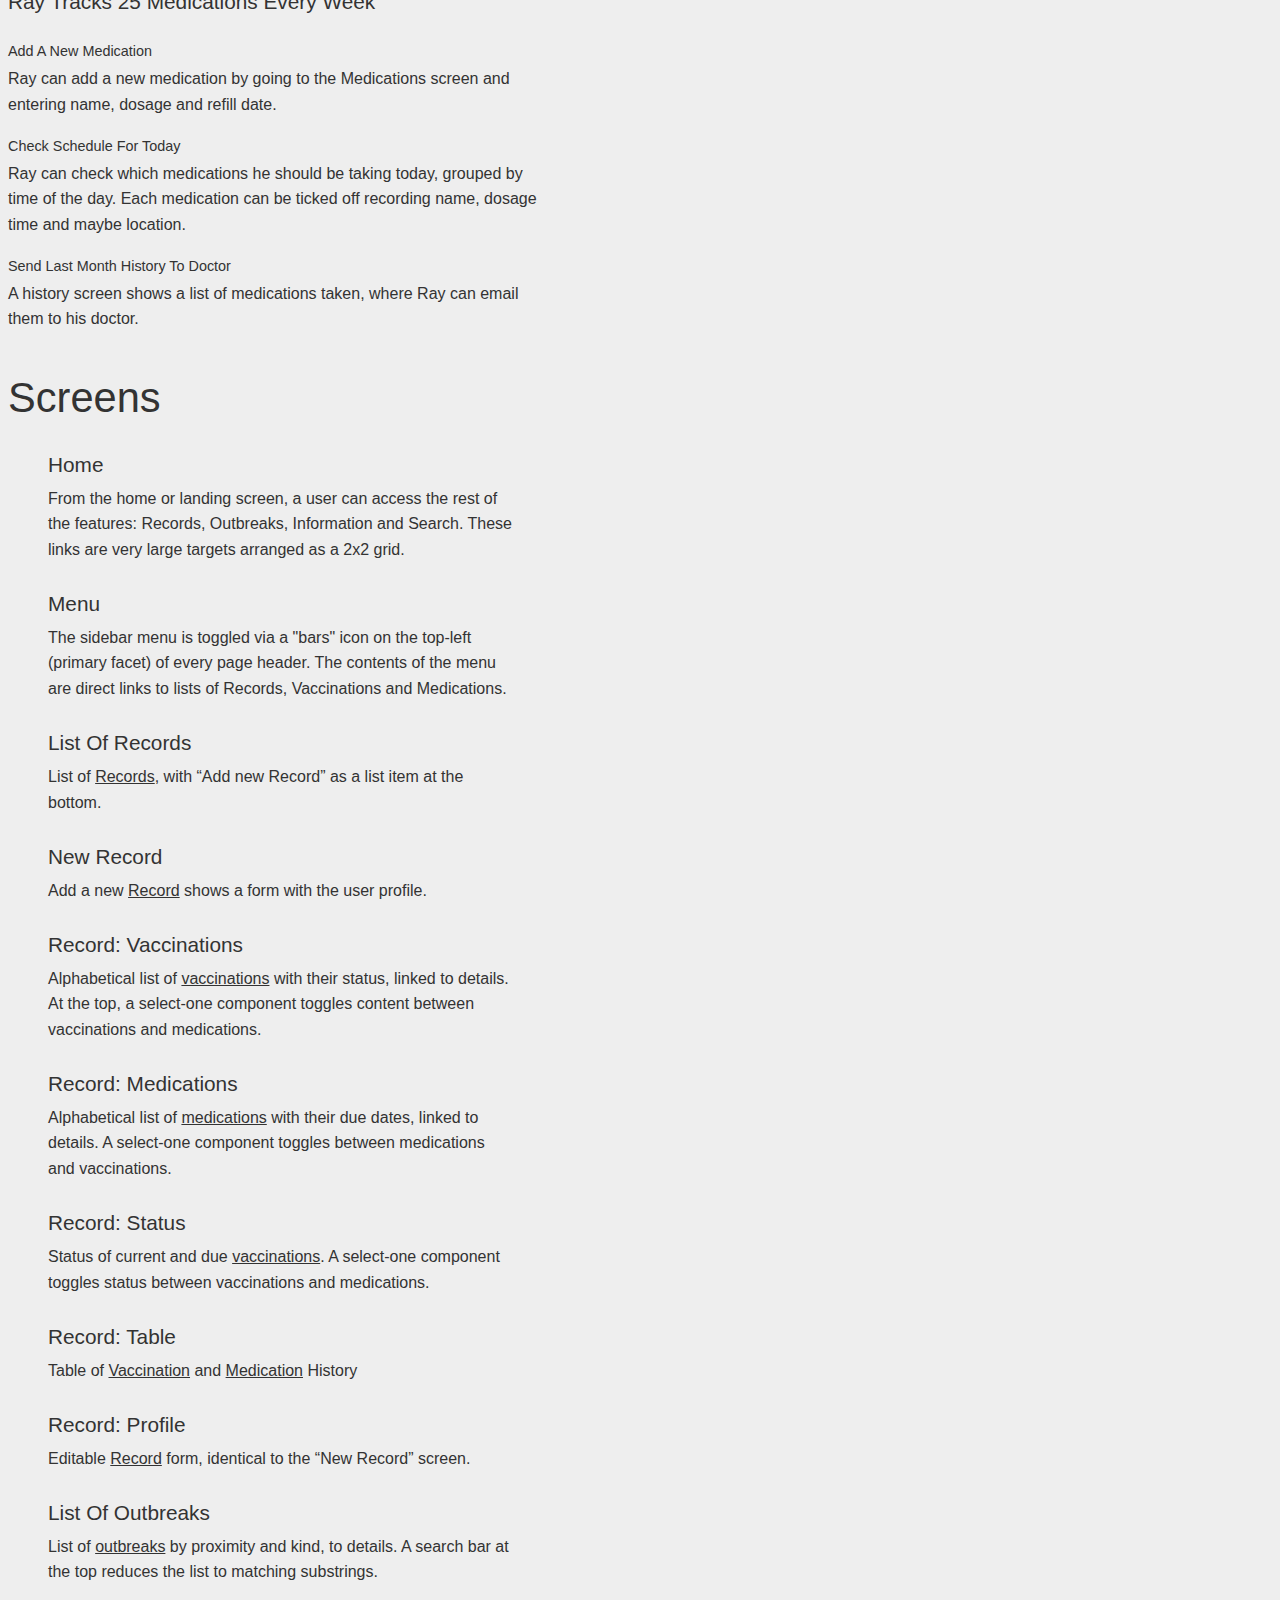
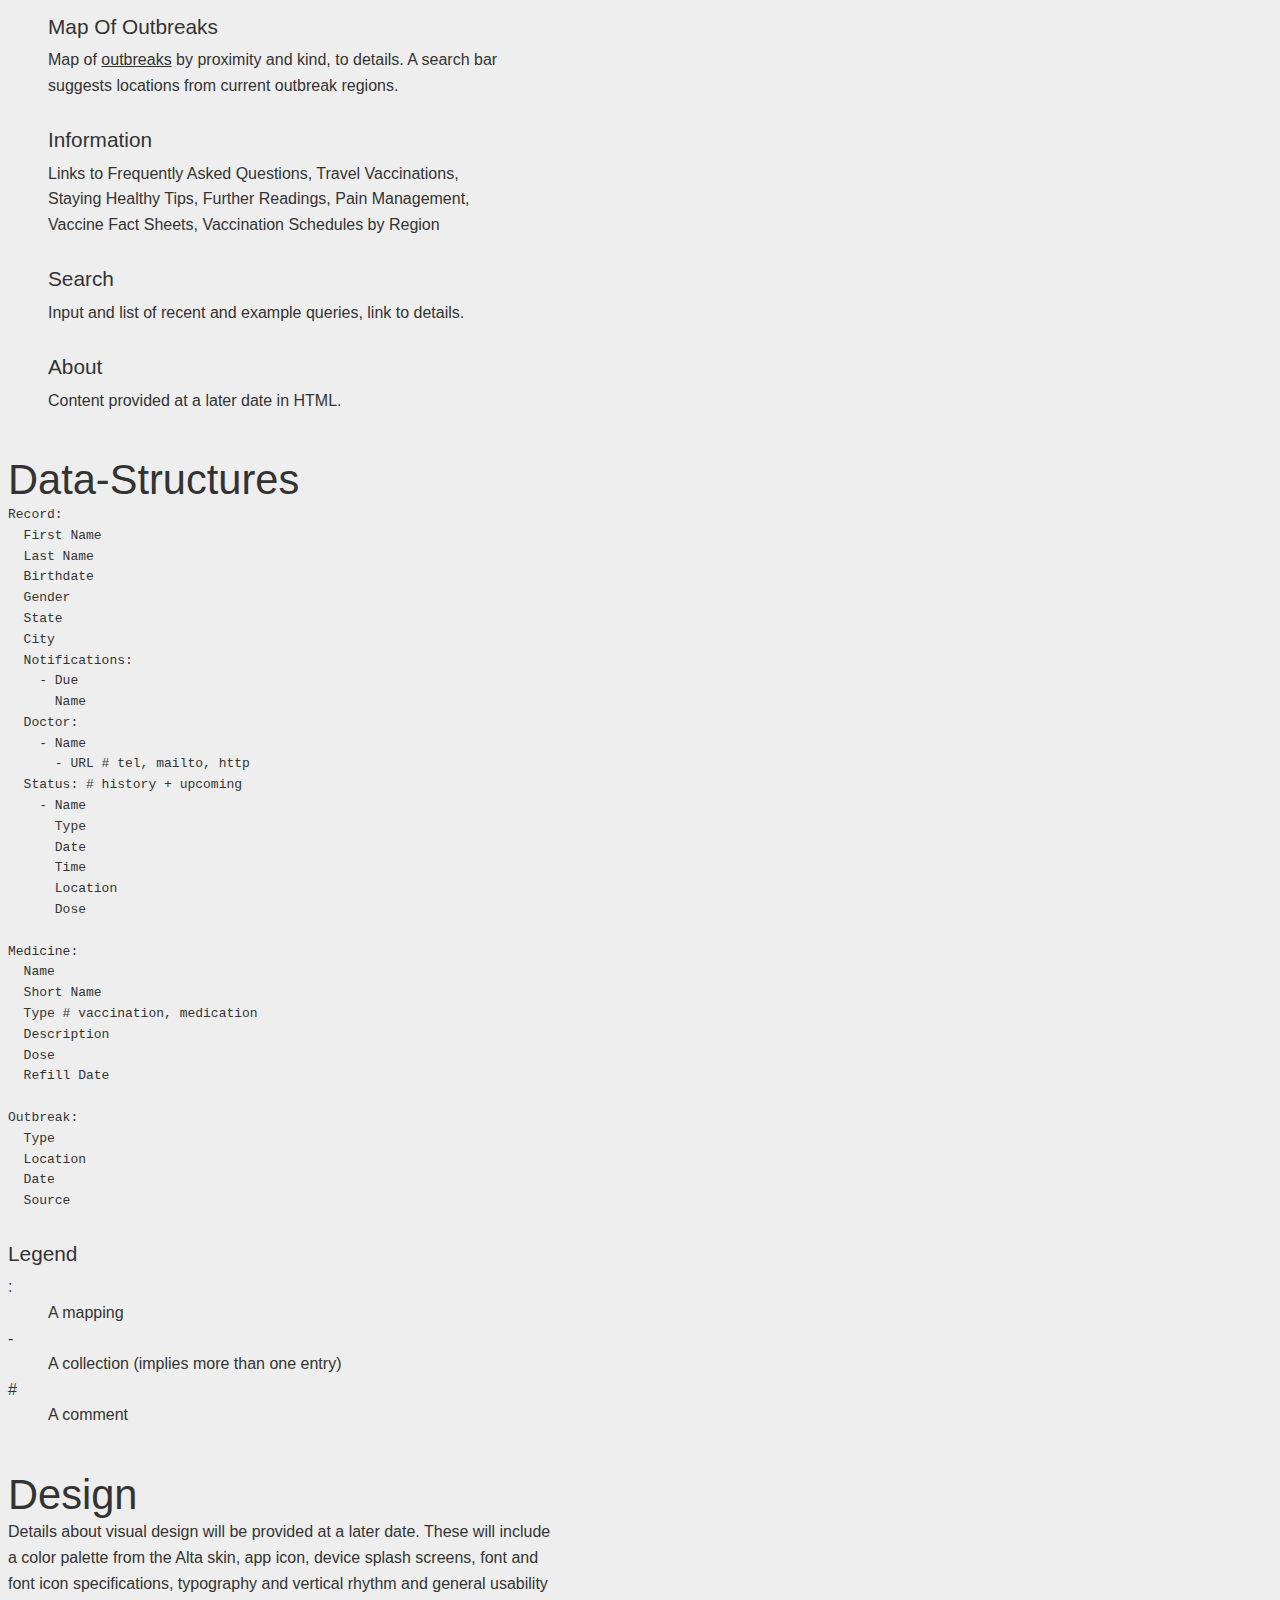
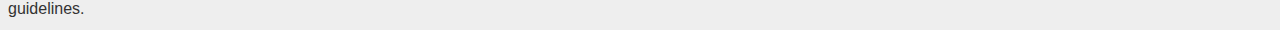
==== commit 64e4a3c1: "content update to mediTrack spec" ====
--- a/specs/MediTrack.html
+++ b/specs/MediTrack.html
@@ -8,12 +8,18 @@
   <a href=#roles>Roles</a>
   <a href=#flows>Flows</a>
   <a href=#screens>Screens</a>
-  <a href=#palette>Palette</a>
   <a href=#data-structures>Data Structures</a>
+  <a href=#design>Design</a>
 </nav>
 
 <section id=overview>
-The Meditrack app is an amalgamation of the Immunize Canada app, with the ability to track medications too.
+The Meditrack app is an amalgamation of the Immunize Canada app, with the ability to track medications too.<br>
+  
+Throughout this specification, the terms “Immunization” and “Vaccination” can be used interchangeably, and grouped with “Medication” and  “Medicine”.<br>
+
+Immunizations apply to infants and children, while vaccinations are for adults.<br>
+  
+Immunizations and Vaccinations are administered following a regional schedule, while Medication is prescribed by a doctor or taken as a dietary supplement. A Vaccination schedule is similar in concept to the medication schedule, but the Vaccination schedule cannot be added or modified through the user interface.
 </section>
 
 <section id=roles>
@@ -30,67 +36,108 @@
 
 <section id=flows>
   <article title="Rebecca tracks vaccines for Huxley">
-    <section title="Add a new Record"></section>
-    <section title="Check Record Notifications"></section>
-    <section title="Review Upcoming Vaccinations"></section>
+    <section title="Add a new Record">
+      From the Records screen, Rebecca can add a new record for her newborn.
+      This screen will help determine which immunizations are necessary given the age
+      and recommended schedules for their region.
+    </section>
+    <section title="Check Record Notifications">
+      From the Record screen for Huxley, 
+      the Status tab shows  which vaccinations are overdue if any,
+      and which are coming by due date.
+    </section>
   </article>
   
   <article title="Carlton gets immunizations for travel">
-    <section title="See outbreaks for destination"></section>
-    <section title="See immunization recommendations for destination"></section>
+    <section title="See outbreaks for destination">
+      Under Outbreaks, using the map Carlton discovers current warnings
+      for the country or region he is visiting. 
+      Each outbreak marker has an impact radius and links to the disease details.
+    </section>
+    <section title="See immunization recommendations for destination">
+      Carlton types the location where he is headed, and a suggestion list
+      under the input suggests text completion that takes him to 
+      a list showing Carlton the diseases and links to the details.
+    </section>
   </article>
   
   <article title="Ray tracks 25 medications every week">
-    <section title="Add a new Medication"></section>
-    <section title="Check Schedule for Today"></section>
-    <section title="Send Last Month History to Doctor"></section>
+    <section title="Add a new Medication">
+      Ray can add a new medication by going to the Medications screen and
+      entering name, dosage and refill date.
+    </section>
+    <section title="Check Schedule for Today">
+      Ray can check which medications he should be taking today,
+      grouped by time of the day. Each medication can be ticked off
+      recording name, dosage time and maybe location.
+    </section>
+    <section title="Send Last Month History to Doctor">
+      A history screen shows a list of medications taken, where
+      Ray can email them to his doctor.
+    </section>
   </article>
 </section>
 
 <section id=screens>
-  <figure title=home></figure>
-  <figure title=menu></figure>
+  <figure title=home>
+    <figcaption>
+        From the home or landing screen, a user can access the rest of the features: Records, Outbreaks, Information and Search. These links are very large targets arranged as a 2x2 grid.
+    </figcaption>
+  </figure>
+  <figure title=menu>
+    <figcaption>
+        The sidebar menu is toggled via a "bars" icon on the top-left (primary facet) of every page header. The contents of the menu are direct links to lists of Records, Vaccinations and Medications.
+    </figcaption>
+  </figure>
   
   <figure title="List of Records">
     <figcaption>
-      List of <a href=#vaccinations>Records</a>
+      List of <a href=#data-structures>Records</a>, with “Add new Record” as a list item at the bottom.
     </figcaption>
   </figure>
   <figure title="New Record">
     <figcaption>
-      Add a new <a href=#vaccinations>Record</a>
+      Add a new <a href=#data-structures>Record</a> shows a form with the user profile.
     </figcaption>
   </figure>
   <figure title="Record: Vaccinations">
     <figcaption>
-      List of <a href=#vaccinations>vaccinations</a>
+      Alphabetical list of <a href=#data-structures>vaccinations</a> with their status, linked to details. At the top, a select-one component toggles content between vaccinations and medications.
+    </figcaption>
+  </figure>
+  <figure title="Record: Medications">
+    <figcaption>
+      Alphabetical list of <a href=#data-structures>medications</a> with their due dates, linked to details. A select-one component toggles between medications and vaccinations.
     </figcaption>
   </figure>
   <figure title="Record: Status">
     <figcaption>
-      Status of current and due <a href=#vaccinations>vaccinations</a>
+      Status of current and due <a href=#data-structures>vaccinations</a>. A select-one
+      component toggles status between vaccinations and medications.
     </figcaption>
   </figure>
   <figure title="Record: Table">
     <figcaption>
-      Table of <a href=#vaccinations>Vaccination</a> History
+      Table of <a href=#data-structures>Vaccination</a> and <a href=#data-structures>Medication</a> History
     </figcaption>
   </figure>
   <figure title="Record: Profile">
     <figcaption>
-      <a href=#vaccinations>Record</a> form
+      Editable <a href=#data-structures>Record</a> form, identical to the “New Record” screen.
     </figcaption>
   </figure>
   
   <figure title="List of Outbreaks">
     <figcaption>
-      List of <a href=#outbreaks>outbreaks</a> by proximity and kind
+      List of <a href=#data-structures>outbreaks</a> by proximity and kind, to details.
+      A search bar at the top reduces the list to matching substrings.
     </figcaption>
   </figure>
   
   <figure title="Map of Outbreaks">
     <figcaption>
-      Map of <a href=#outbreaks>outbreaks</a> by proximity and kind
+      Map of <a href=#data-structures>outbreaks</a> by proximity and kind, to details.
+      A search bar suggests locations from current outbreak regions.
     </figcaption>
   </figure>
     
@@ -102,13 +149,15 @@
     
   <figure title=search>
     <figcaption>
-        Input and list of recent and example queries
-    </figcaption>
-  </figure>
-</section>
-
-<section id=palette>
-  Alta palette subset
+        Input and list of recent and example queries, link to details.
+    </figcaption>
+  </figure>
+    
+  <figure title=about>
+    <figcaption>
+        Content provided at a later date in HTML.
+    </figcaption>
+  </figure>
 </section>
 
 <pre id=data-structures>
@@ -120,41 +169,40 @@
   State
   City
   Notifications:
-    - 
+    - Due
+      Name
   Doctor:
     - Name
       - URL # tel, mailto, http
   Status: # history + upcoming
-    - Date
+    - Name
+      Type
+      Date
       Time
       Location
-      Type
       Dose
       
 Medicine:
   Name
   Short Name
+  Type # vaccination, medication
   Description
-  Used to Treat # condition type
-  Side Effects
-  Contraindications
-  Trials
-  Symptoms
-  Transmission
-  
-Condition:
-  Name
-  Type # injury, disability, disorder, syndrome, disease
-  Risk Factors
-  Symptoms
-  Treatments
-  Causes
-  Stages
-  Survival Rates
+  Dose
+  Refill Date
+  
+Outbreak:
+  Type
+  Location
+  Date
+  Source
 </pre>
+
 <dl title="Legend">
   <dt>: </dt><dd> A mapping
   <dt>- </dt><dd> A collection (implies more than one entry)
   <dt># </dt><dd> A comment
 </dl>
 
+<section id=design>
+  Details about visual design will be provided at a later date. These will include a color palette from the Alta skin, app icon, device splash screens, font and font icon specifications, typography and vertical rhythm and general usability guidelines.
+</section>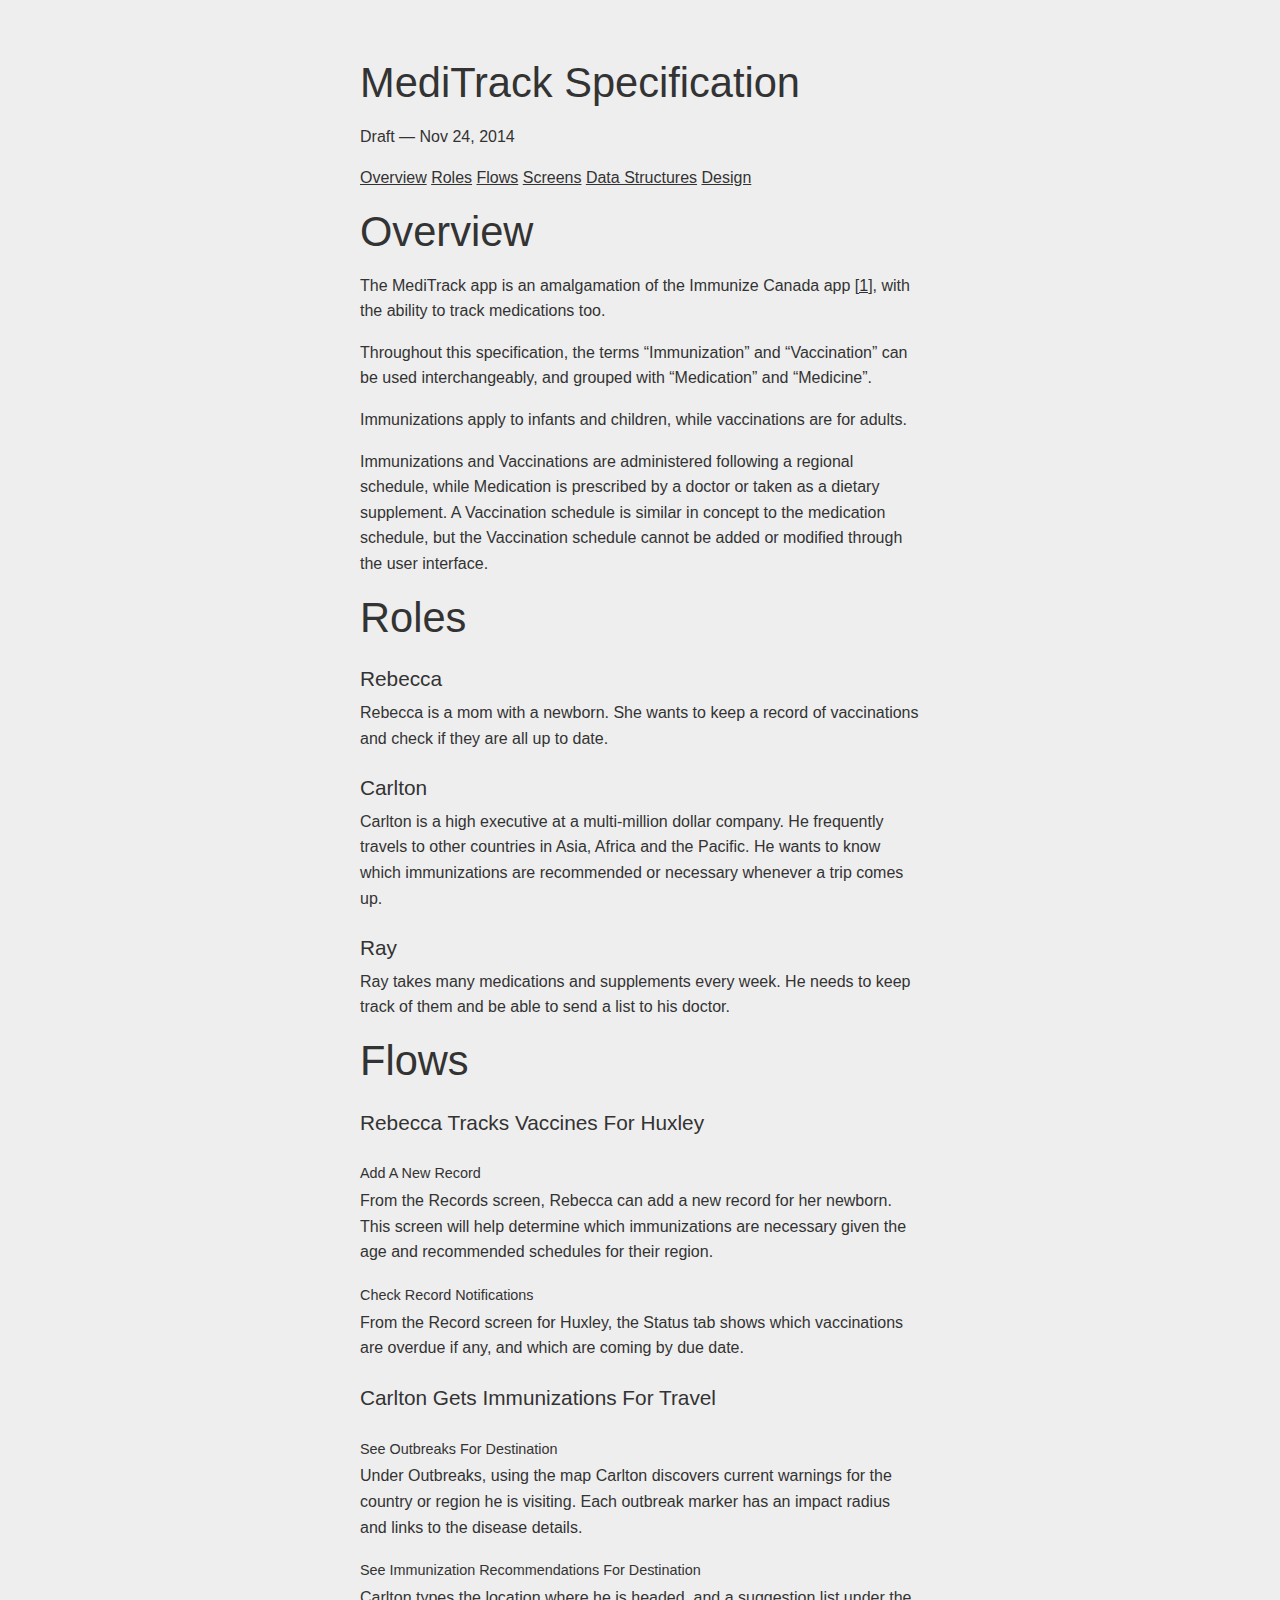
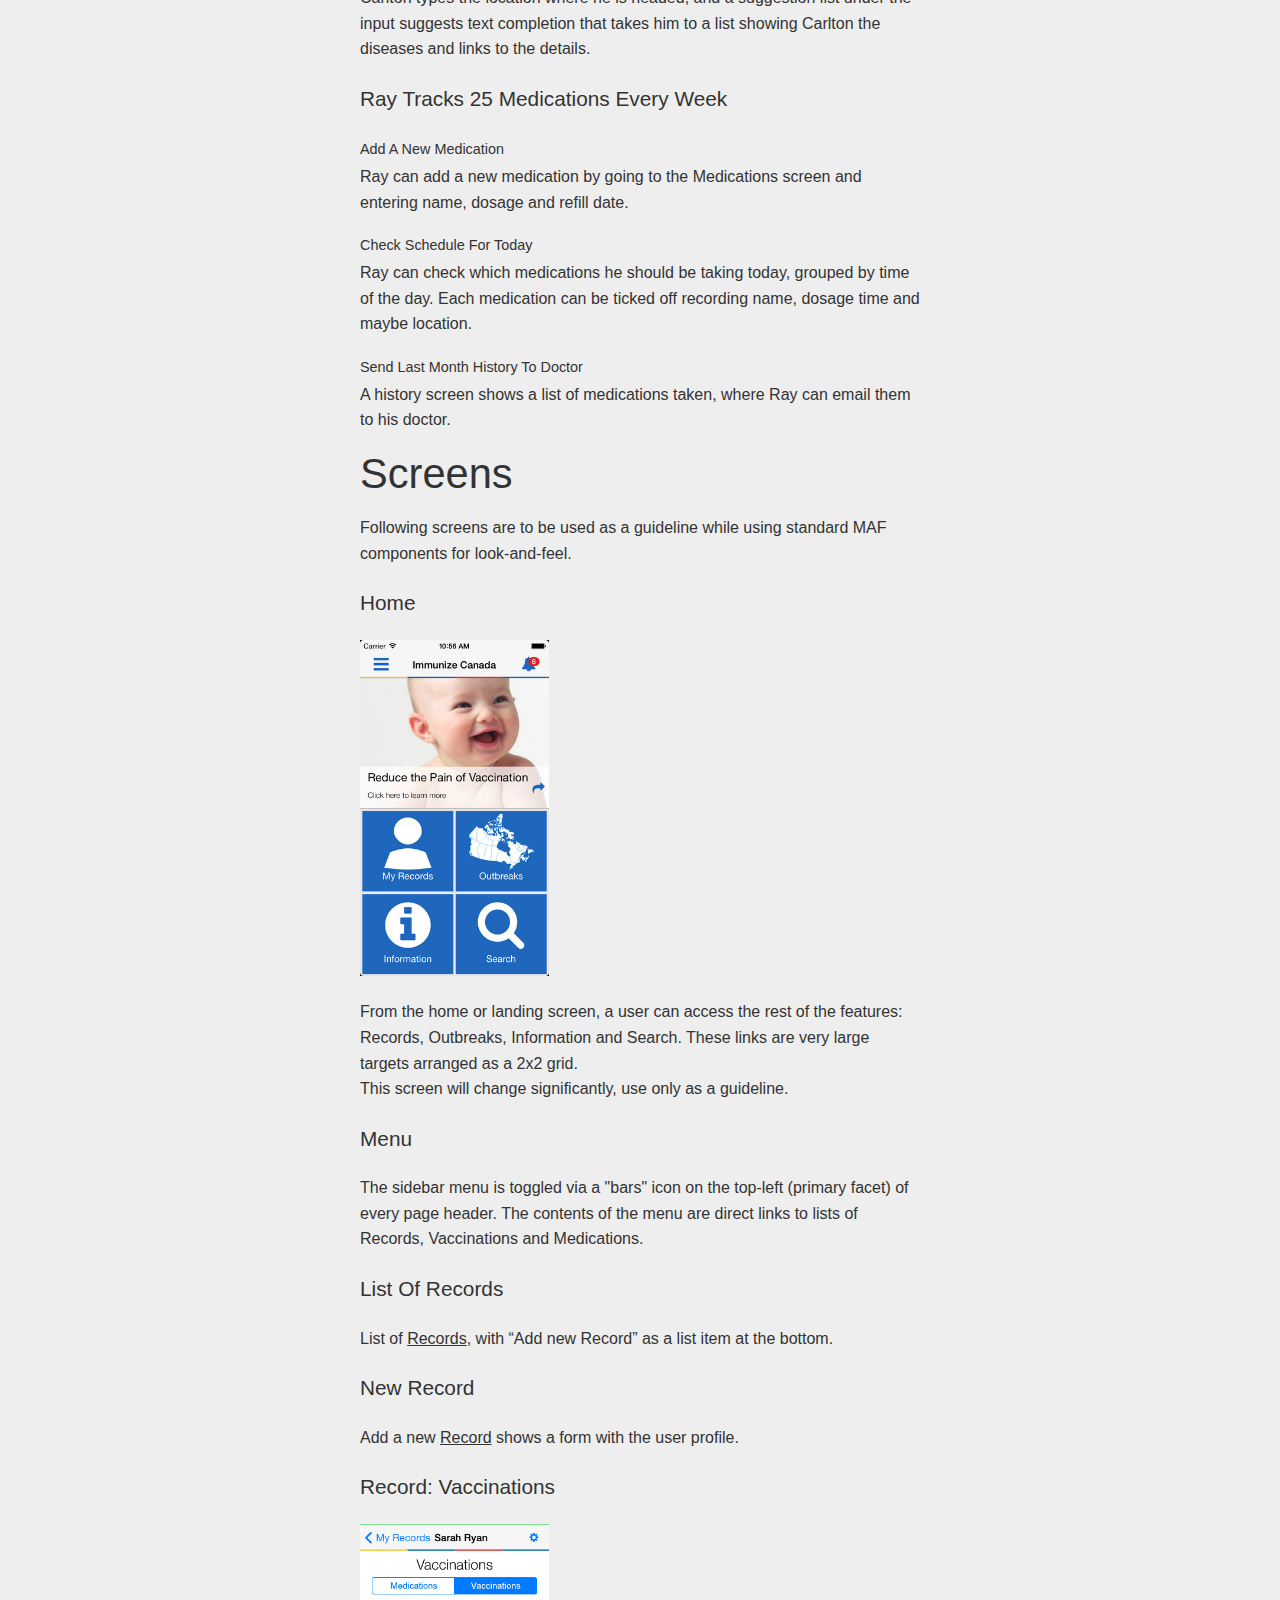
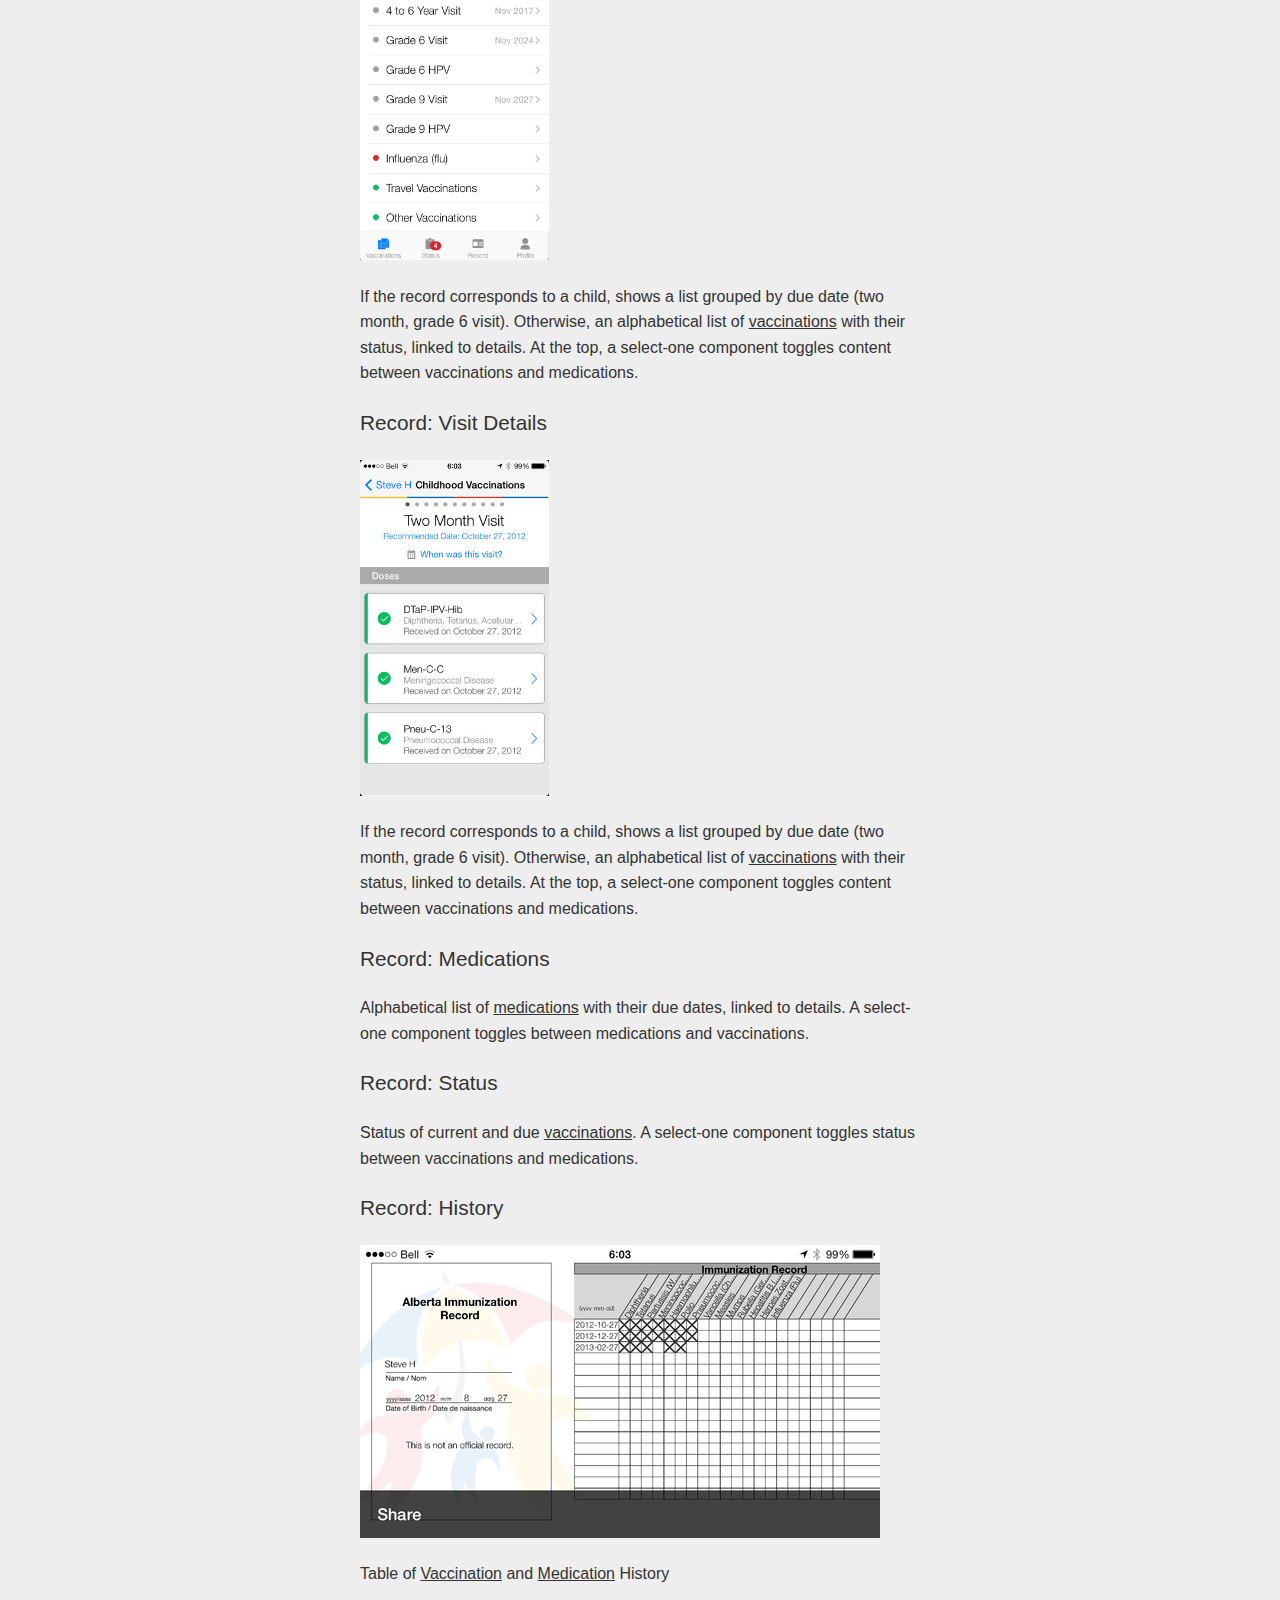
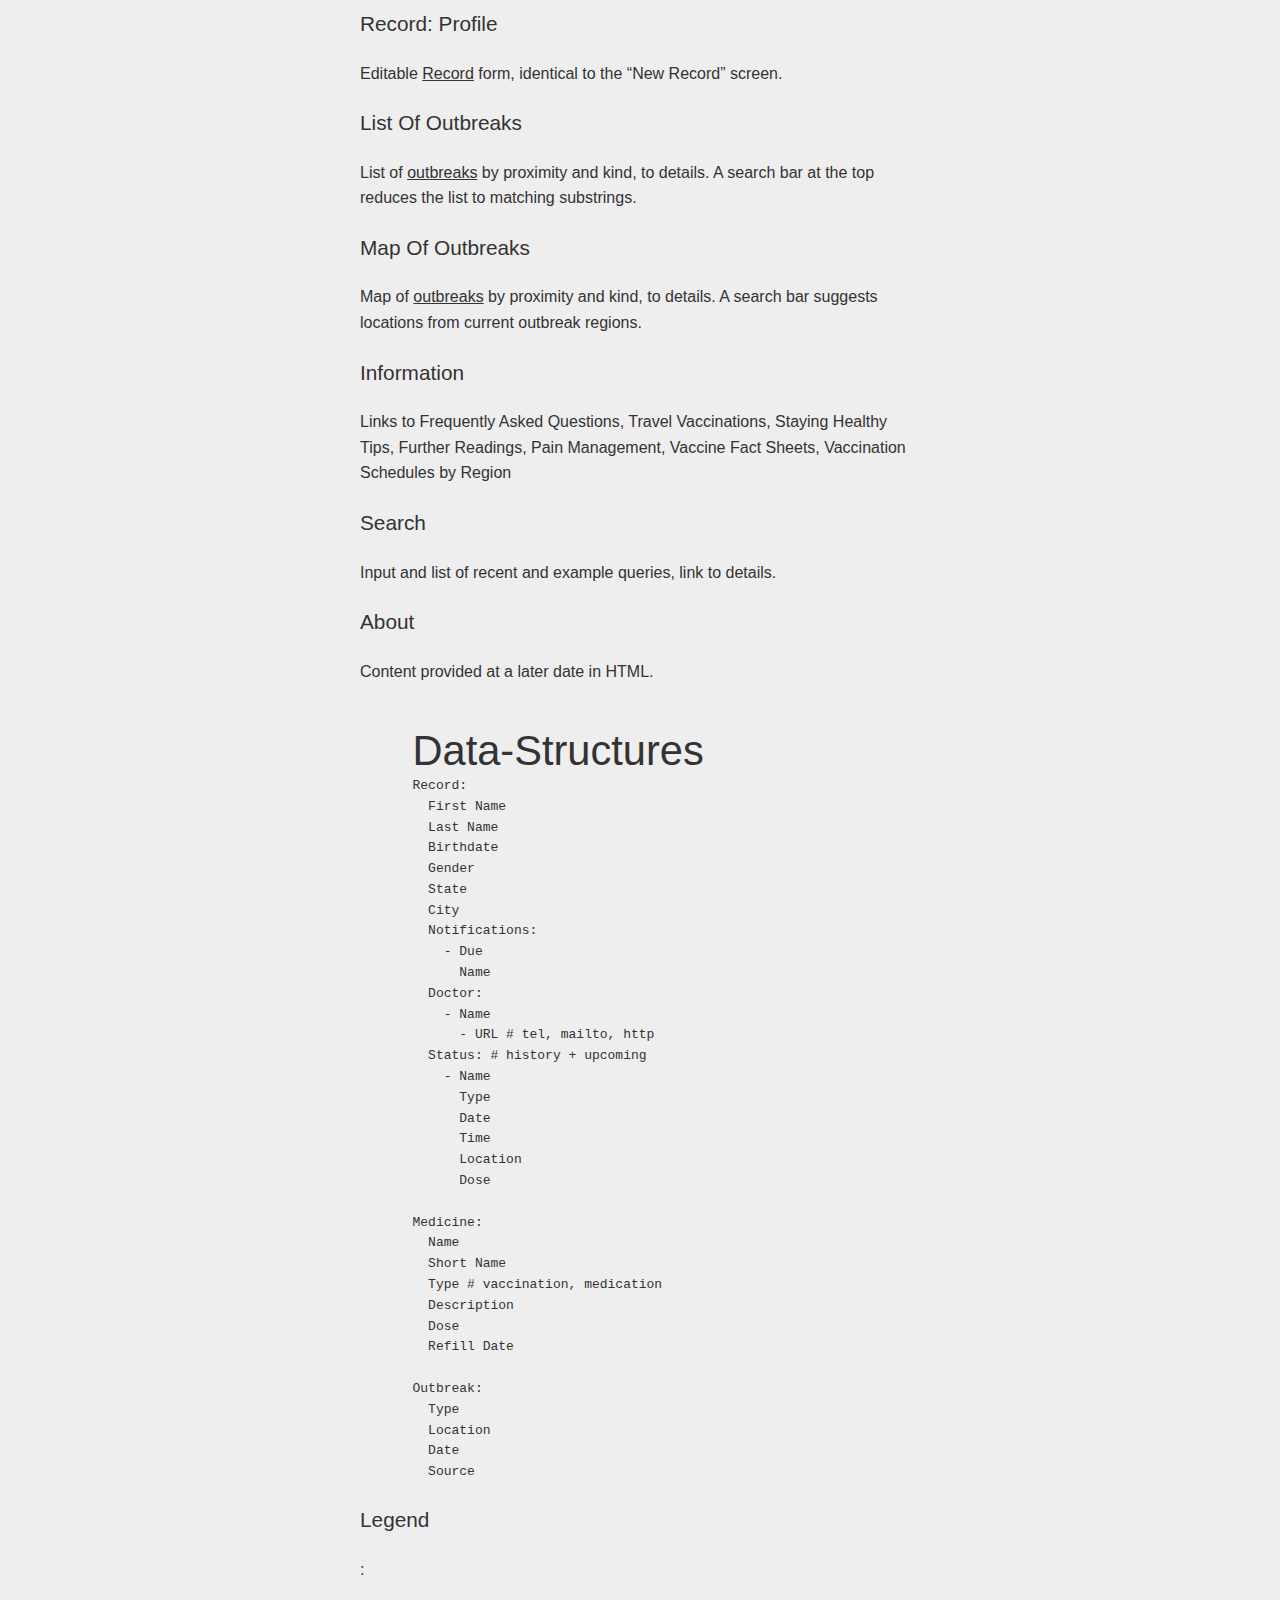
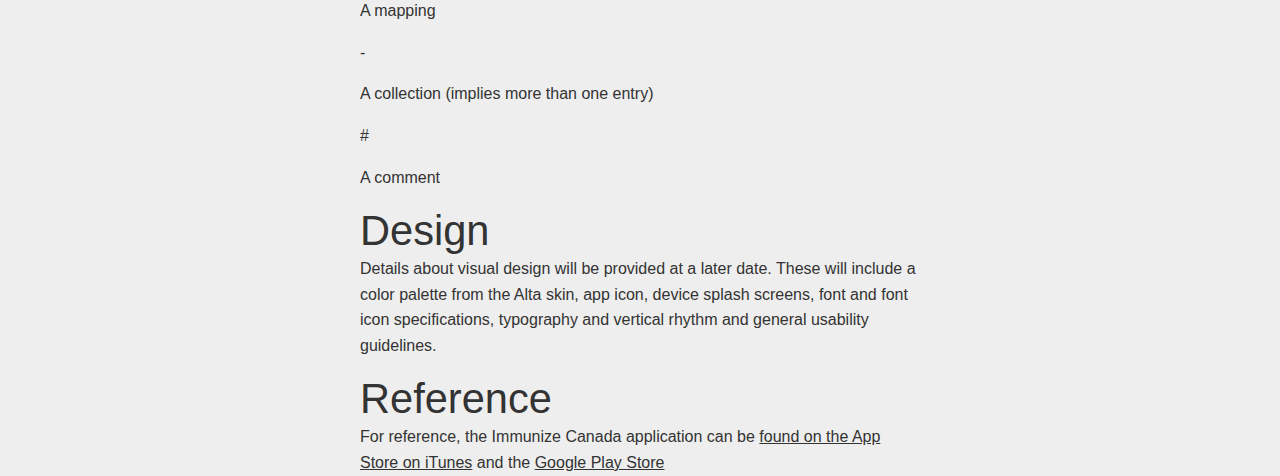
==== commit c1f4a191: "add screnshots" ====
--- a/specs/MediTrack.html
+++ b/specs/MediTrack.html
@@ -2,6 +2,10 @@
 <meta charset=utf-8>
 <title> MediTrack Specification </title>
 <link rel=stylesheet href=screen.css>
+
+<h1> MediTrack Specification </h1>
+
+<aside>Draft — Nov 24, 2014</aside>
 
 <nav>
   <a href=#overview>Overview</a>
@@ -13,13 +17,13 @@
 </nav>
 
 <section id=overview>
-The Meditrack app is an amalgamation of the Immunize Canada app, with the ability to track medications too.<br>
-  
-Throughout this specification, the terms “Immunization” and “Vaccination” can be used interchangeably, and grouped with “Medication” and  “Medicine”.<br>
-
-Immunizations apply to infants and children, while vaccinations are for adults.<br>
-  
-Immunizations and Vaccinations are administered following a regional schedule, while Medication is prescribed by a doctor or taken as a dietary supplement. A Vaccination schedule is similar in concept to the medication schedule, but the Vaccination schedule cannot be added or modified through the user interface.
+  <p>The MediTrack app is an amalgamation of the Immunize Canada app <a href=#reference>[1]</a>, with the ability to track medications too.
+  
+<p>Throughout this specification, the terms “Immunization” and “Vaccination” can be used interchangeably, and grouped with “Medication” and  “Medicine”.
+
+<p>Immunizations apply to infants and children, while vaccinations are for adults.
+  
+<p>Immunizations and Vaccinations are administered following a regional schedule, while Medication is prescribed by a doctor or taken as a dietary supplement. A Vaccination schedule is similar in concept to the medication schedule, but the Vaccination schedule cannot be added or modified through the user interface.
 </section>
 
 <section id=roles>
@@ -79,9 +83,13 @@
 </section>
 
 <section id=screens>
+  <p>Following screens are to be used as a guideline while using standard MAF components for look-and-feel.
+    
   <figure title=home>
-    <figcaption>
-        From the home or landing screen, a user can access the rest of the features: Records, Outbreaks, Information and Search. These links are very large targets arranged as a 2x2 grid.
+    <img src="img/immunize%20splash.jpeg" alt="Splash screen">
+    <figcaption>
+        From the home or landing screen, a user can access the rest of the features: Records, Outbreaks, Information and Search. These links are very large targets arranged as a 2x2 grid.<br>
+      This screen will change significantly, use only as a guideline.
     </figcaption>
   </figure>
   <figure title=menu>
@@ -101,8 +109,17 @@
     </figcaption>
   </figure>
   <figure title="Record: Vaccinations">
-    <figcaption>
-      Alphabetical list of <a href=#data-structures>vaccinations</a> with their status, linked to details. At the top, a select-one component toggles content between vaccinations and medications.
+    <img src="img/vacmeds.jpg" alt="Child Vaccinations, with toggle">
+    <figcaption>
+      If the record corresponds to a child, shows a list grouped by due date (two month, grade 6 visit).
+      Otherwise, an alphabetical list of <a href=#data-structures>vaccinations</a> with their status, linked to details. At the top, a select-one component toggles content between vaccinations and medications.
+    </figcaption>
+  </figure>
+  <figure title="Record: Visit Details">
+    <img src="img/immunize%20visit%20details.jpeg" alt="Child Visit Details">
+    <figcaption>
+      If the record corresponds to a child, shows a list grouped by due date (two month, grade 6 visit).
+      Otherwise, an alphabetical list of <a href=#data-structures>vaccinations</a> with their status, linked to details. At the top, a select-one component toggles content between vaccinations and medications.
     </figcaption>
   </figure>
   <figure title="Record: Medications">
@@ -116,7 +133,8 @@
       component toggles status between vaccinations and medications.
     </figcaption>
   </figure>
-  <figure title="Record: Table">
+  <figure title="Record: History">
+    <img src="img/immunize%20table.jpeg" alt="Immunizations Table">
     <figcaption>
       Table of <a href=#data-structures>Vaccination</a> and <a href=#data-structures>Medication</a> History
     </figcaption>
@@ -205,4 +223,8 @@
 
 <section id=design>
   Details about visual design will be provided at a later date. These will include a color palette from the Alta skin, app icon, device splash screens, font and font icon specifications, typography and vertical rhythm and general usability guidelines.
-</section>+</section>
+
+<aside id="reference">
+  For reference, the Immunize Canada application can be <a href="https://itunes.apple.com/ca/app/immunize-canada/id574951915">found on the App Store on iTunes</a> and the <a href="https://play.google.com/store/apps/details?id=ca.ohri.immunizeapp">Google Play Store</a>
+</aside>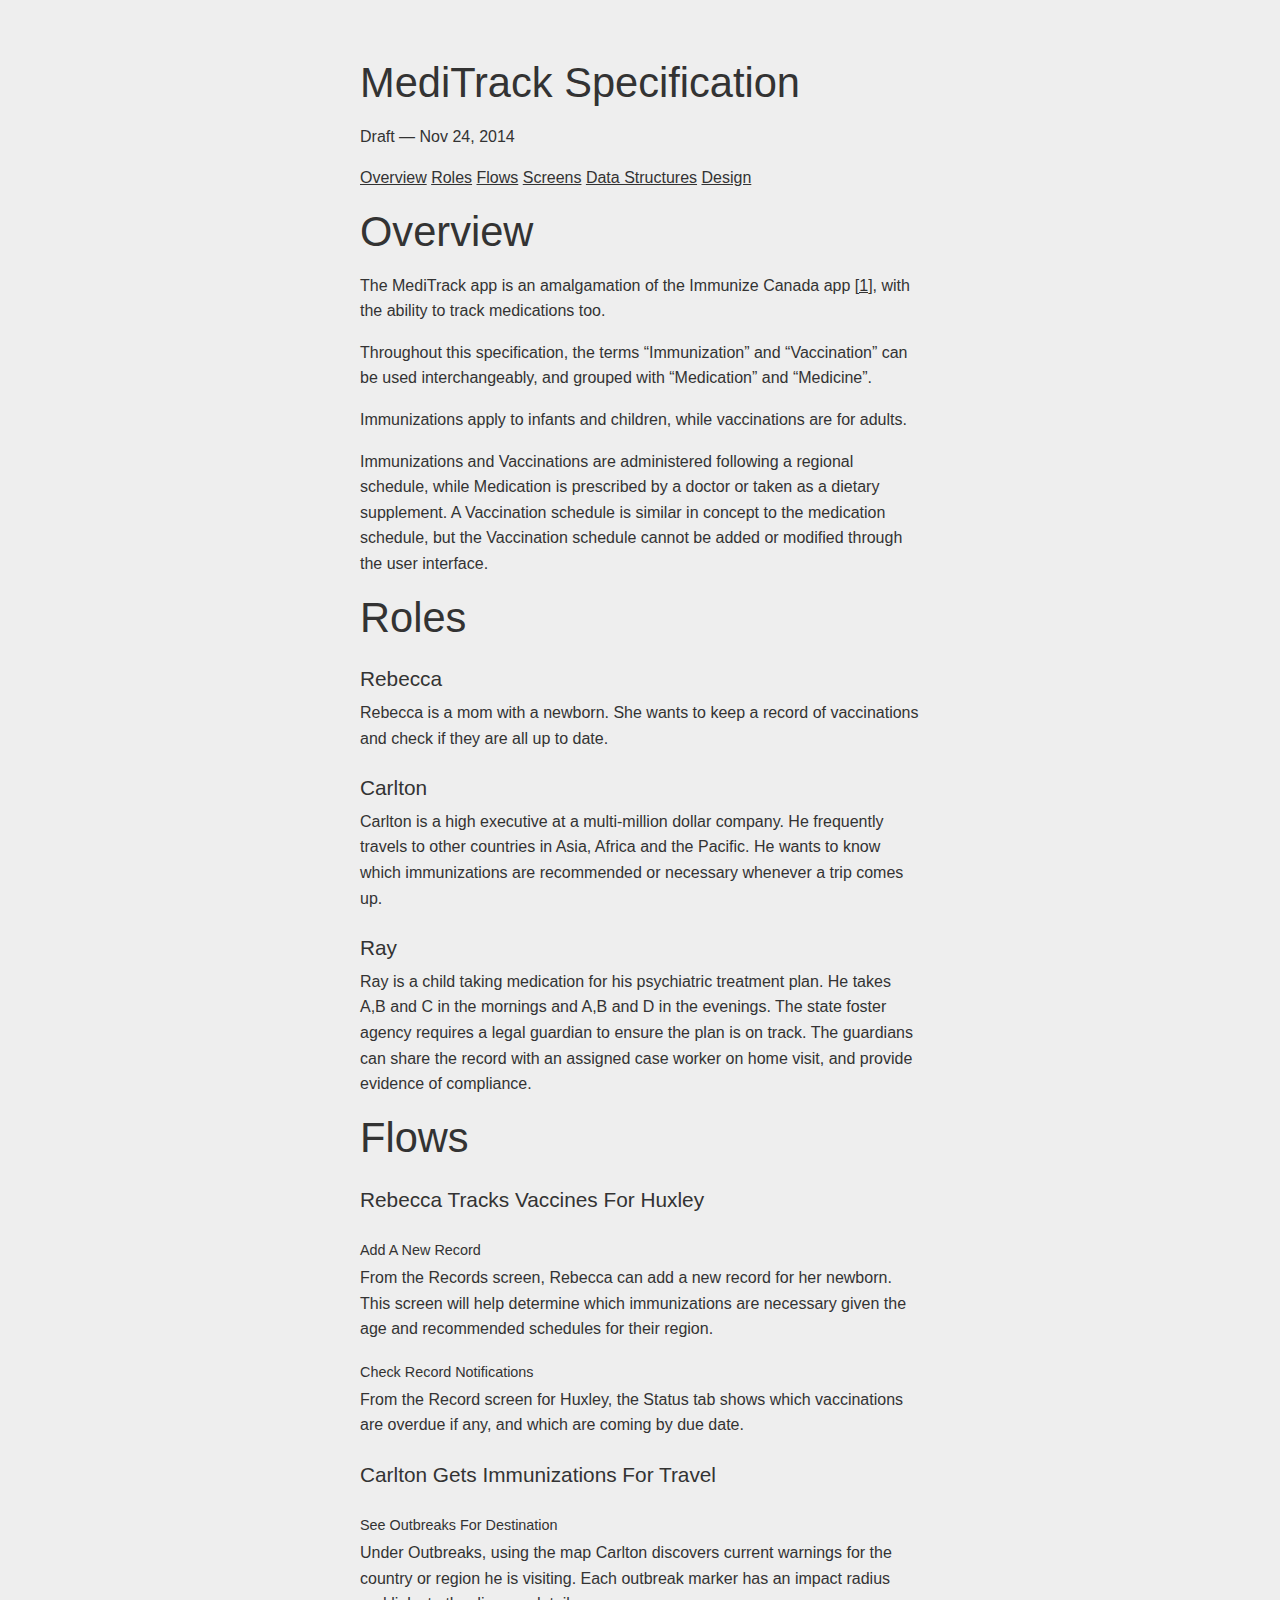
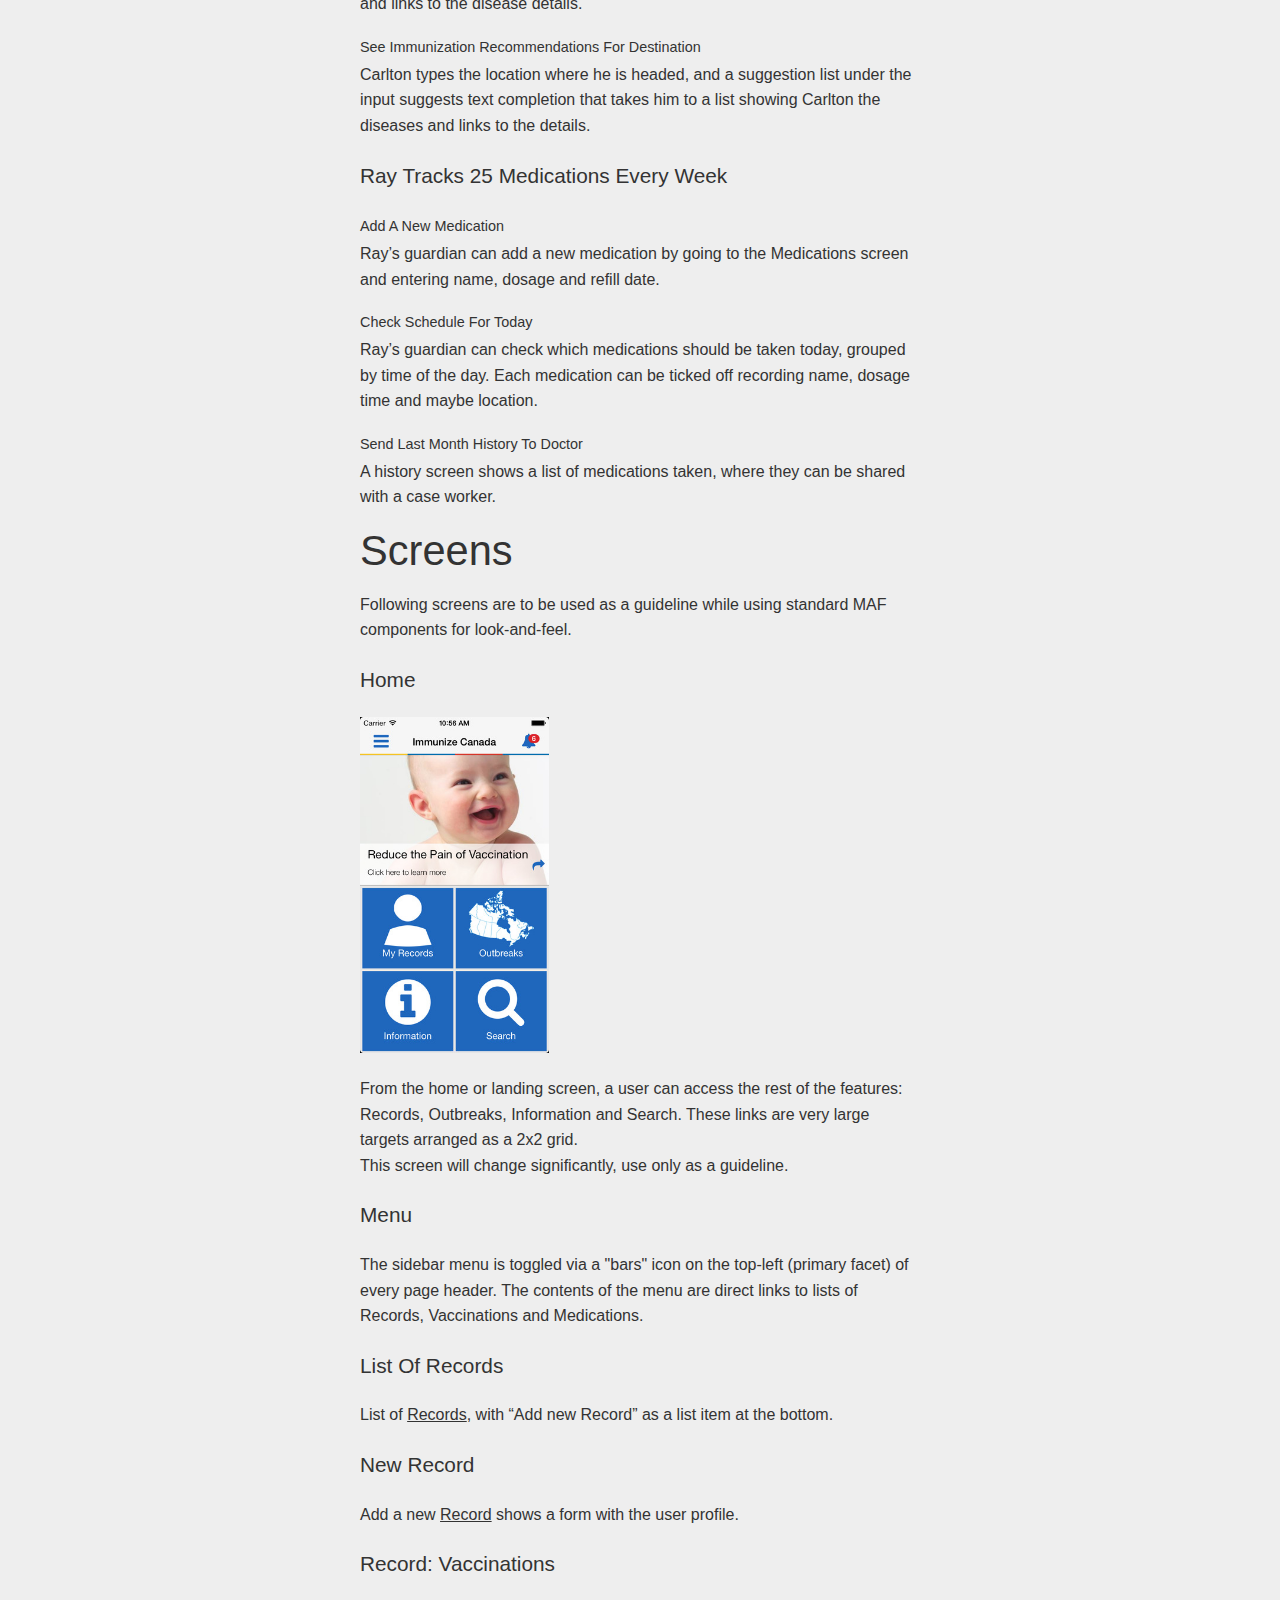
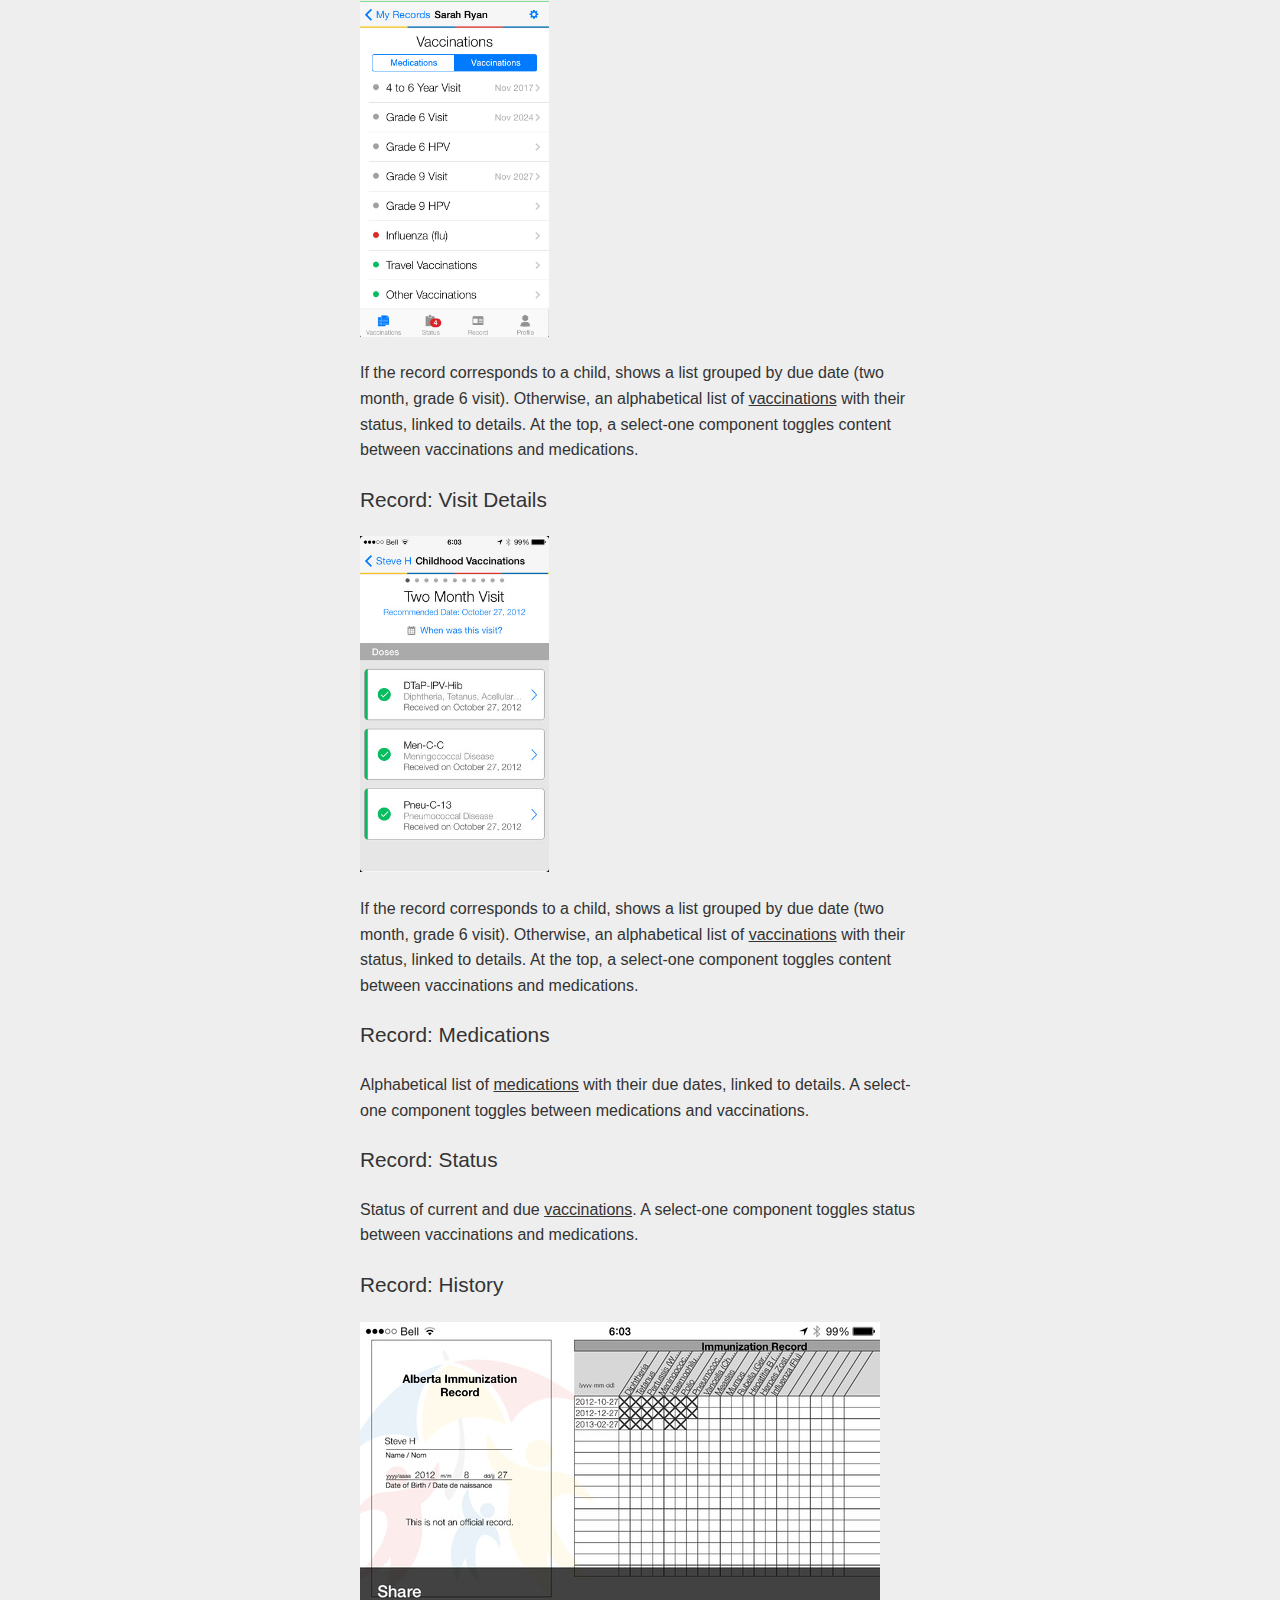
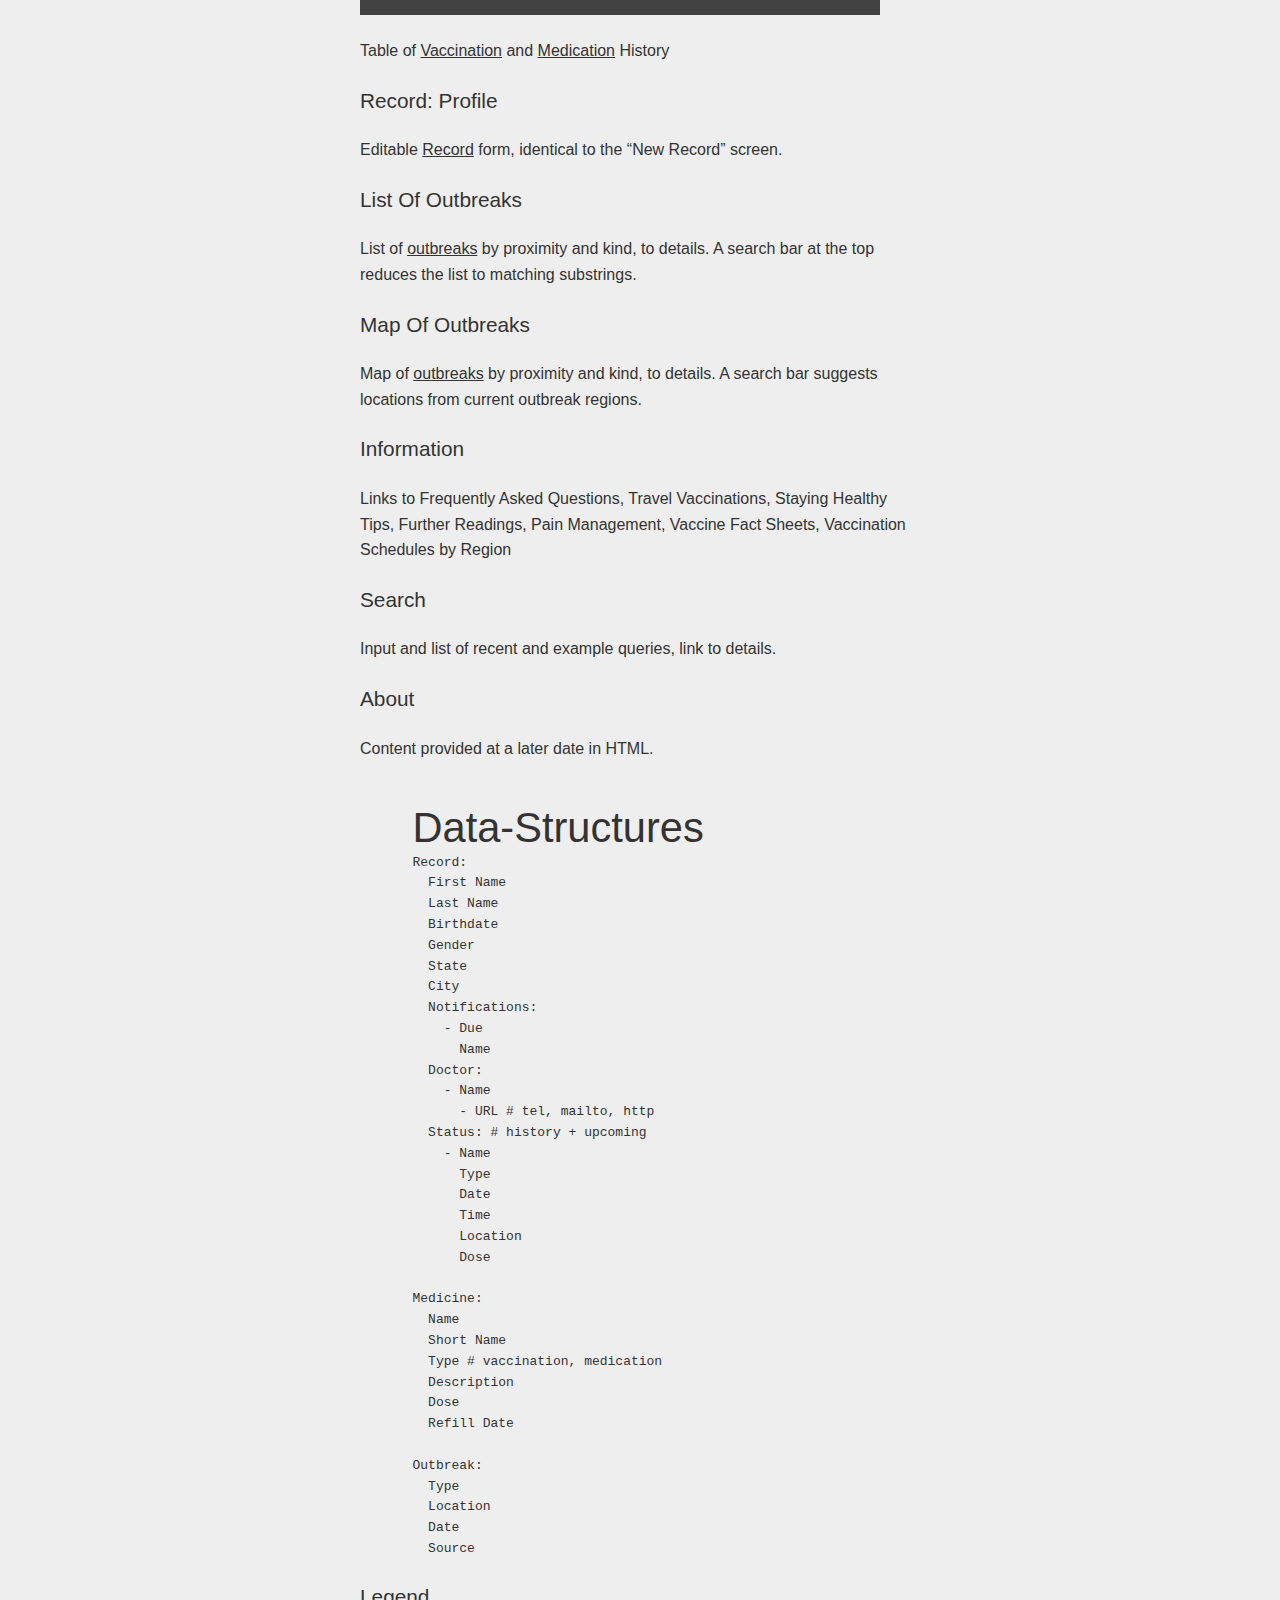
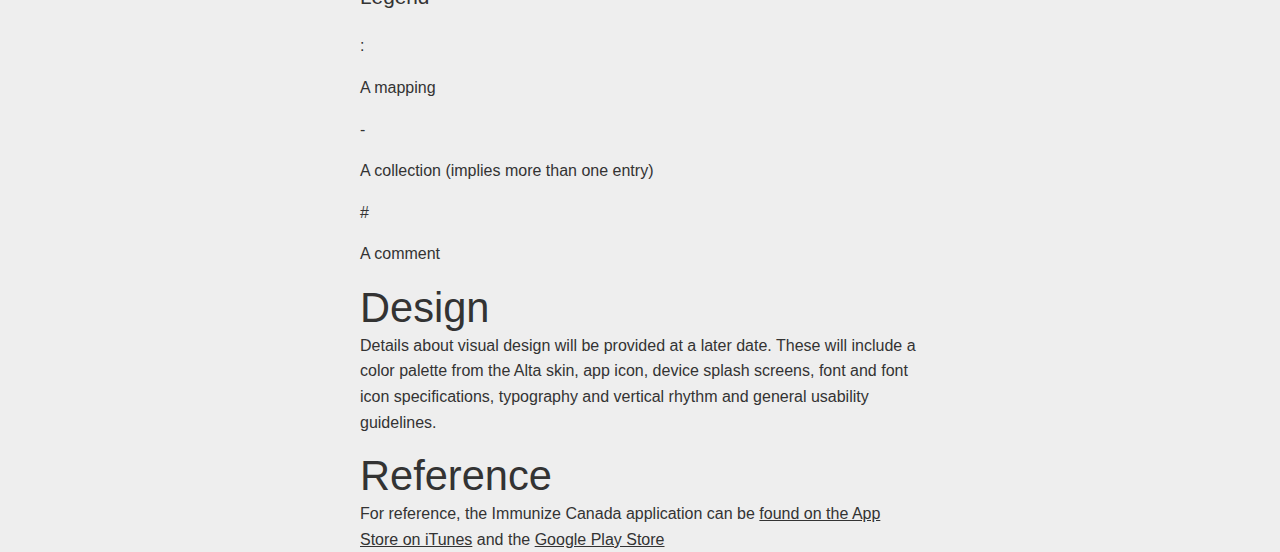
==== commit 6ea57a90: "Change Ray use case" ====
--- a/specs/MediTrack.html
+++ b/specs/MediTrack.html
@@ -34,7 +34,7 @@
     Carlton is a high executive at a multi-million dollar company. He frequently travels to other countries in Asia, Africa and the Pacific. He wants to know which immunizations are recommended or necessary whenever a trip comes up.
   </article>
   <article title="Ray">
-    Ray takes many medications and supplements every week. He needs to keep track of them and be able to send a list to his doctor.
+    Ray is a child taking medication for his psychiatric treatment plan. He takes A,B and C in the mornings and A,B and D in the evenings. The state foster agency requires a legal guardian to ensure the plan is on track. The guardians can share the record with an assigned case worker on home visit, and provide evidence of compliance.
   </article>
 </section>
 
@@ -67,17 +67,17 @@
   
   <article title="Ray tracks 25 medications every week">
     <section title="Add a new Medication">
-      Ray can add a new medication by going to the Medications screen and
+      Ray’s guardian can add a new medication by going to the Medications screen and
       entering name, dosage and refill date.
     </section>
     <section title="Check Schedule for Today">
-      Ray can check which medications he should be taking today,
+      Ray’s guardian can check which medications should be taken today,
       grouped by time of the day. Each medication can be ticked off
       recording name, dosage time and maybe location.
     </section>
     <section title="Send Last Month History to Doctor">
       A history screen shows a list of medications taken, where
-      Ray can email them to his doctor.
+      they can be shared with a case worker.
     </section>
   </article>
 </section>
